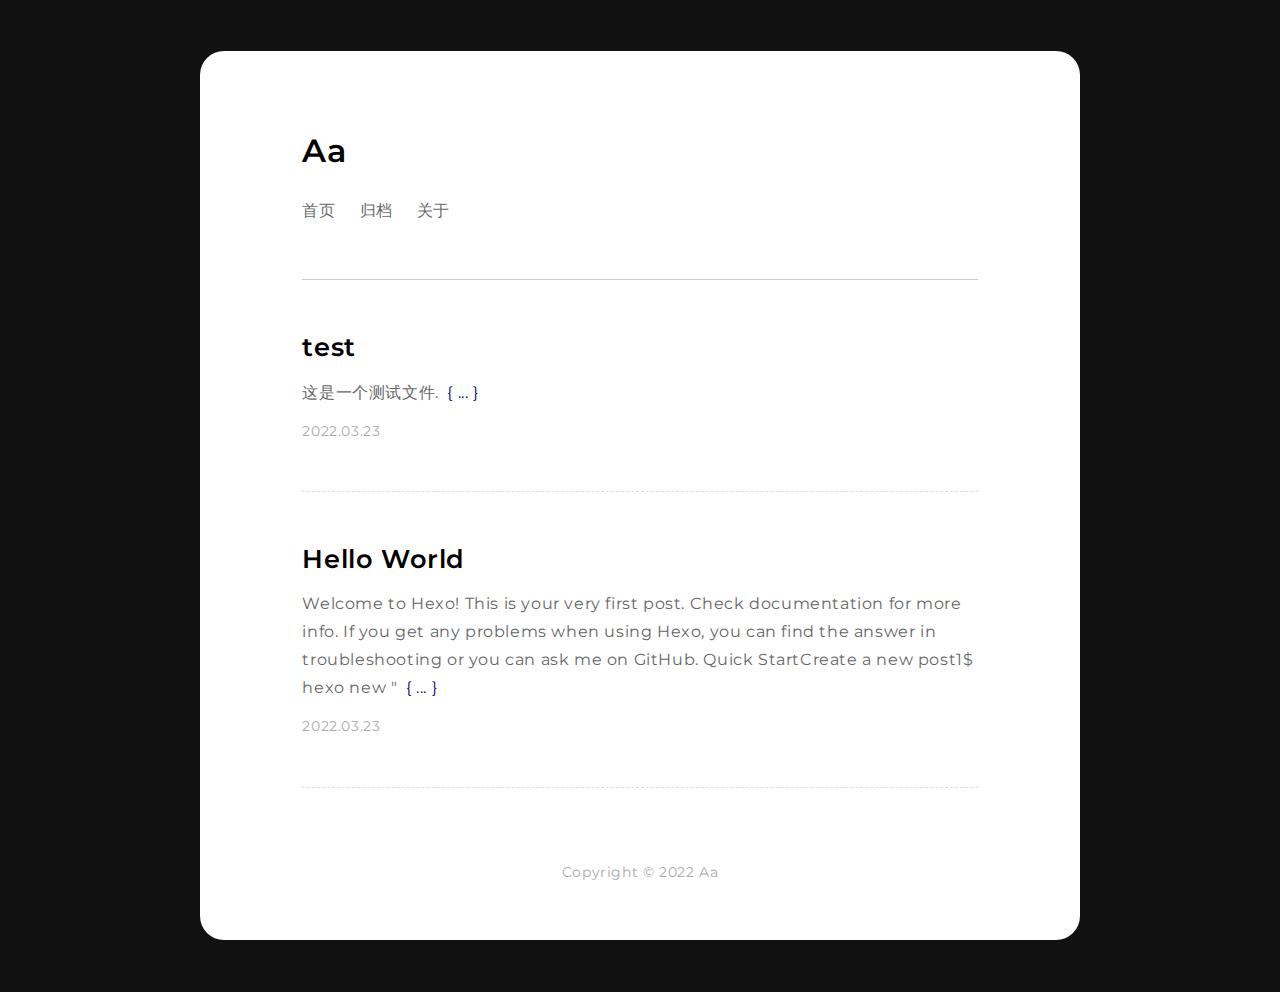
==== index.html @ cba98c4f "Site updated: 2022-03-23 21:01:43" ====
<!DOCTYPE html>
<html>
    <head>
    <meta charset="utf-8">
    <meta content="width=device-width, initial-scale=1.0, maximum-scale=1.0, user-scalable=no, viewport-fit=cover" name="viewport" />
    <link rel="alternate icon" type="image/png" href="/img/favicon.png">
    <title>Aa | 难免徒增感伤.</title>
    
<link rel="stylesheet" href="/css/reset.css">

    
<link rel="stylesheet" href="/css/style.css">

    
<link rel="stylesheet" href="/css/markdown.css">

    
<link rel="stylesheet" href="/css/fonts.css">

<meta name="generator" content="Hexo 6.1.0"></head>
    <body>
        <div class="paper">
            <div class="paper-main">
                
                    <div class="header">
    <a class="logo" href="/">Aa</a>
    <ul class="nav">
        
        <li><a href="/">首页</a></li>
        
        <li><a href="/archives">归档</a></li>
        
        <li><a href="/about">关于</a></li>
        
    </ul>
</div>
                
                <div class="post-list">
    
    <div class="post">
        <a class="post-title" href="/2022/03/23/%E6%B5%8B%E8%AF%95/">test</a>
        <div class="post-except">
            这是一个测试文件.

            <a class="read-more" href="/2022/03/23/%E6%B5%8B%E8%AF%95/"> ... </a>
        </div>
        <div class="post-date">2022.03.23</div>
    </div>
    
    <div class="post">
        <a class="post-title" href="/2022/03/23/hello-world/">Hello World</a>
        <div class="post-except">
            Welcome to Hexo! This is your very first post. Check documentation for more info. If you get any problems when using Hexo, you can find the answer in troubleshooting or you can ask me on GitHub.
Quick StartCreate a new post1$ hexo new &quot
            <a class="read-more" href="/2022/03/23/hello-world/"> ... </a>
        </div>
        <div class="post-date">2022.03.23</div>
    </div>
    
</div>

                <div class="footer">
    <span>Copyright © 2022 <a target="_blank" href="https://space.bilibili.com/100455457">Aa</a></span>
</div>


<link rel="stylesheet" href="/css/a11y-dark.min.css">


<script src="/js/highlight.min.js"></script>


<script src="/js/highlightjs-line-numbers.js"></script>


<script>
    hljs.initHighlightingOnLoad();
    hljs.initLineNumbersOnLoad();
</script>

            </div>
        </div>
    </body>
</html>
---- css/style.css ----
@charset "utf-8";

:root
{
    --font-color-0: #04077e;
    --font-color-1: #000;
    --font-color-2: #666;
    --font-color-3: #aaa;
    --bg-color-1: #eee;
    --line-1: #ccc;
    --line-2: #ddd;
}
p
{
    word-wrap: break-word;
    white-space: pre-wrap;
}

body
{
    font-family: "Montserrat", "SF UI Text", "PingFang SC", "Hiragino Sans GB", "Microsoft YaHei", "Segoe UI", "Helvetica Neue", Helvetica, "Apple Color Emoji", "Segoe UI Emoji", "Segoe UI Symbol", sans-serif;
    font-size: 16px;
    line-height: 1.75;
    letter-spacing: 0.6px;
    color: var(--font-color-2);
    background: #111;
}
a
{
    text-decoration: none;
    color: var(--font-color-1);
}

.paper
{
    padding: 4vw;
}
.paper-main
{
    width: 100%;
    max-width: 880px;
    margin: 0 auto;
    padding: 72px 8vw 24px;
    background: #fff;
    border-radius: 24px;
    background: #fff;
}

.header
{
    padding-bottom: 48px;
    margin-bottom: 48px;
    border-bottom: 1px solid var(--line-1);
    display: flex;
    flex-direction: row;
    flex-wrap: wrap;
    justify-content: flex-start;
    align-content: center;
}
.logo
{
    font-size: 2rem;
    font-weight: 600;
    color: var(--font-color-1);
    margin-bottom: 16px;
    flex: 0 0 100%;
}
.nav
{
    margin: 0 0 4px;
    flex: 0 0 100%;
    display: flex;
    flex-direction: row;
    flex-wrap: wrap;
    justify-content: flex-start;
    align-content: center;
}
.nav li
{
    padding: 2px 0;
    margin-right: 24px;
}
.nav li:last-of-type
{
    margin-right: 0;
}
.nav li a
{
    color: var(--font-color-1);
    opacity: .6;
    transition: opacity ease-in-out .5s;
}
.nav li a:hover
{
    opacity: 1;
    transition: opacity ease-in-out .5s;
}

.post-header
{
    margin-bottom: 48px;
    display: flex;
    flex-direction: row;
    flex-wrap: wrap;
    justify-content: flex-start;
    align-content: center;
}
.post-header .logo
{
    font-size: 1rem;
}
.post-header .go-home
{
    display: block;
    padding: 10px 20px 8px;
    border-radius: 18px;
    background: #fff;
    border: 1px solid #eee;
    margin: 8px 0;
    transition: background ease-in-out .5s;
}
.post-header .go-home:hover
{
    background: var(--bg-color-1);
    transition: background ease-in-out .5s;
}
.post-header .go-home svg
{
    transform: translateX(0);
    transition: transform ease-in-out .5s;
}
.post-header .go-home:hover svg
{
    transform: translateX(-4px);
    transition: transform ease-in-out .5s;
}

.post-list
{
    display: flex;
    flex-direction: column;
    flex-wrap: wrap;
    justify-content: flex-start;
    align-items: stretch;
}
.post
{
    padding-bottom: 48px;
    margin-bottom: 48px;
    border-bottom: 1px dashed var(--line-2);
}
.post-title
{
    display: inline-block;
    font-size: 1.6rem;
    font-weight: 600;
    line-height: 1.5;
    margin-bottom: 12px;
    color: var(--font-color-1);
    /*transition: color ease-in-out .5s;*/
}
.post-title:hover
{
    color: var(--font-color-0);
    transition: color ease-in-out .5s;
}
.post-except
{
    margin-bottom: 12px;
}
.read-more
{
    padding: 0 4px;
    color: var(--font-color-0);   
}
.read-more:before,
.read-more:after
{
    display: inline-block;
    transition: transform ease-in-out .5s;
}
.read-more:before
{
    content: "{ ";
}
.read-more:after
{
    content: " }";
}
.read-more:hover:before
{
    transform: translateX(-4px);
    transition: transform ease-in-out .25s;
}
.read-more:hover:after
{
    transform: translateX(4px);
    transition: transform ease-in-out .25s;
}
.post-date
{
    font-size: 0.875rem;
    color: var(--font-color-3);
}

.paginator
{
    font-size: 0.875rem;
    width: 100%;
    margin: 0 auto 24px;
    display: flex;
    flex-direction: row;
    flex-wrap: wrap;
    justify-content: space-evenly;
    align-items: center;
}
.paginator *
{
    display: block;
    padding: 8px 16px;
    border-radius: 18px;
    background: #fff;
    border: 1px solid #eee;
}
.paginator .space
{
    display: block;
    padding: 8px 16px;
    border-radius: 18px;
    background: #fff;
    border: none;
}
.paginator a
{
    margin: 4px;
    color: var(--font-color-2);
    transition: color ease-in-out .5s;
}
.paginator a:hover
{
    color: var(--font-color-0);
    transition: color ease-in-out .5s;
}
.paginator .current
{
    color: var(--font-color-0);
    border: 1px solid var(--font-color-0);
}

.footer
{
    padding: 24px 0;
    font-size: 0.875rem;
    color: var(--font-color-3);
    display: flex;
    flex-direction: column;
    flex-wrap: nowrap;
    justify-content: flex-start;
    align-content: center;
}
.footer span
{
    text-align: center;
    margin-bottom: 8px;
}
.footer a
{
    color: var(--font-color-3);
    transition: color ease-in-out .5s;
}
.footer a:hover
{
    color: var(--font-color-0);
    transition: color ease-in-out .5s;
}

.post-main
{
    display: flex;
    flex-direction: row;
    flex-wrap: wrap;
    justify-content: flex-start;
    align-items: center;
    margin-bottom: 24px;
}
.post-main-title
{
    flex: 0 0 100%;
    margin-bottom: 12px;
    font-size: 1.6rem;
    font-weight: 600;
    line-height: 1.5;
    color: var(--font-color-1);
}
.post-meta
{
    font-size: 0.875rem;
    color: var(--font-color-3);
    flex: 0 0 100%;
    margin-bottom: 32px;
}

.archive
{
    display: flex;
    flex-direction: column;
    flex-wrap: wrap;
    justify-content: space-between;
    align-content: normal;
}
.archive li
{
    display: flex;
    flex-direction: row;
    flex-wrap: nowrap;
    justify-content: flex-start;
    align-content: center;
    padding: 12px 0;
}
.archive li:nth-child(odd)
{
    background: #fafafa;
}
.archive li:nth-child(even)
{
    background: #fff;
}
.archive li span
{
    width: 108px;
    color: var(--font-color-2);
}
.archive-main
{
    flex: 0 1 calc( 100% - 108px );
}
.archive-title
{
    color: var(--font-color-1);
    /*transition: color ease-in-out .5s;*/
}
.archive-title:hover
{
    color: var(--font-color-0);
    transition: color ease-in-out .5s;
}
---- css/markdown.css ----
@charset "utf-8";

.post-md
{
    width: 100%;
    font-size: 16px;
    letter-spacing: 0;
}

.post-md h1,
.post-md h2,
.post-md h3,
.post-md h4,
.post-md h5,
.post-md h6
{
    color: var(--font-color-1);
    margin: 12px 0;
}
.post-md h1
{
    font-size: 2.5rem;
    line-height: 1.2;
    padding: 24px 0;
}
.post-md h2
{
    font-size: 2rem;
    line-height: 1.2;
    padding: 20px 0;
}
.post-md h3
{
    font-size: 1.75rem;
    line-height: 1.2;
    padding: 18px 0;
}
.post-md h4
{
    font-size: 1.5rem;
    line-height: 1.2;
    padding: 16px 0;
}
.post-md h5
{
    font-size: 1.25rem;
    line-height: 1.2;
    padding: 14px 0;
}
.post-md h6
{
    font-size: 1.125rem;
    line-height: 1.2;
    padding: 12px 0;
}
.post-md a
{
    color: var(--font-color-2);
    box-shadow: 0 2px 0 var(--line-1);
    transition: color ease-in-out .65s, box-shadow ease-in-out .65s;
}
.post-md a:hover
{
    color: var(--font-color-0);
    box-shadow: 0 2px 0 var(--font-color-0);
    transition: color ease-in-out .65s, box-shadow ease-in-out .65s;
}
.post-md strong
{
    font-weight: 700;
}
.post-md em
{
    font-style: italic;
}
.post-md kbd
{
    padding: 2px 4px;
    border-radius: 2px;
    background: #eee;
    border: 1px solid #ddd;
}
.post-md ol
{
    list-style: decimal;
    padding-left: 24px;
}
.post-md ul
{
    list-style: disc;
    padding-left: 24px;
}
.post-md img
{
    border-radius: 4px;
}
.post-md hr
{
    border: none;
    height: 1px;
    background: var(--line-1);
    margin: 24px 0;
}

.post-md p,
.post-md blockquote
{
    width: 100%;
    margin: 12px 0;
}
.post-md blockquote
{
    border-left: 2px solid var(--line-2);
    padding-left: 12px;
    word-wrap: break-word;
}

.post-md .video-container
{
    background: #000;
    border-radius: 4px;
    overflow: hidden;
}
.post-md iframe,
.post-md .video-container iframe
{
    width: 100%;
    height: 100vh;
    max-height: 360px;
    margin: 12px 0;
}

.post-md>table
{
    width: 100%;
    text-align: left;
    border-spacing: 0;
}
.post-md>table th
{
    padding: 12px 0;
    border-bottom: 2px solid var(--line-1);
}
.post-md>table tr:nth-child(odd) td
{
    padding: 12px 0;
    border-bottom: 1px solid var(--line-1);
    background: #fafafa;
}
.post-md>table tr:nth-child(even) td
{
    padding: 12px 0;
    border-bottom: 1px solid var(--line-1);
    background: #fff;
}

.post-md code
{
    border-radius: 4px;
    background: #2b2b2b;
    padding: 2px 4px;
    color: #f8f8f2;
    font-size: 1rem;
}

.post-md .hljs-ln-numbers
{
    opacity: .5;
    padding-right: 12px;
}
---- css/fonts.css ----
/* montserrat-regular - latin */

@font-face
{
    font-family: "Montserrat";
    font-style: normal;
    font-weight: 400;
    src: local(""),
        url("../fonts/montserrat-v23-latin-regular.woff2") format("woff2"), /* Chrome 26+, Opera 23+, Firefox 39+ */
        url("../fonts/montserrat-v23-latin-regular.woff") format("woff"); /* Chrome 6+, Firefox 3.6+, IE 9+, Safari 5.1+ */
}

/* montserrat-600 - latin */

@font-face
{
    font-family: "Montserrat";
    font-style: normal;
    font-weight: 600;
    src: local(""),
        url("../fonts/montserrat-v23-latin-600.woff2") format("woff2"), /* Chrome 26+, Opera 23+, Firefox 39+ */
        url("../fonts/montserrat-v23-latin-600.woff") format("woff"); /* Chrome 6+, Firefox 3.6+, IE 9+, Safari 5.1+ */
}

/* montserrat-italic - latin */

@font-face
{
    font-family: "Montserrat";
    font-style: italic;
    font-weight: 400;
    src: local(""),
        url("../fonts/montserrat-v23-latin-italic.woff2") format("woff2"), /* Chrome 26+, Opera 23+, Firefox 39+ */
        url("../fonts/montserrat-v23-latin-italic.woff") format("woff"); /* Chrome 6+, Firefox 3.6+, IE 9+, Safari 5.1+ */
}

/* montserrat-600italic - latin */

@font-face
{
    font-family: "Montserrat";
    font-style: italic;
    font-weight: 600;
    src: local(""),
        url("../fonts/montserrat-v23-latin-600italic.woff2") format("woff2"), /* Chrome 26+, Opera 23+, Firefox 39+ */
        url("../fonts/montserrat-v23-latin-600italic.woff") format("woff"); /* Chrome 6+, Firefox 3.6+, IE 9+, Safari 5.1+ */
}
---- css/a11y-dark.min.css ----
pre code.hljs{display:block;overflow-x:auto;padding:1em}code.hljs{padding:3px 5px}/*!
  Theme: a11y-dark
  Author: @ericwbailey
  Maintainer: @ericwbailey

  Based on the Tomorrow Night Eighties theme: https://github.com/isagalaev/highlight.js/blob/master/src/styles/tomorrow-night-eighties.css
*/.hljs{background:#2b2b2b;color:#f8f8f2}.hljs-comment,.hljs-quote{color:#d4d0ab}.hljs-deletion,.hljs-name,.hljs-regexp,.hljs-selector-class,.hljs-selector-id,.hljs-tag,.hljs-template-variable,.hljs-variable{color:#ffa07a}.hljs-built_in,.hljs-link,.hljs-literal,.hljs-meta,.hljs-number,.hljs-params,.hljs-type{color:#f5ab35}.hljs-attribute{color:gold}.hljs-addition,.hljs-bullet,.hljs-string,.hljs-symbol{color:#abe338}.hljs-section,.hljs-title{color:#00e0e0}.hljs-keyword,.hljs-selector-tag{color:#dcc6e0}.hljs-emphasis{font-style:italic}.hljs-strong{font-weight:700}@media screen and (-ms-high-contrast:active){.hljs-addition,.hljs-attribute,.hljs-built_in,.hljs-bullet,.hljs-comment,.hljs-link,.hljs-literal,.hljs-meta,.hljs-number,.hljs-params,.hljs-quote,.hljs-string,.hljs-symbol,.hljs-type{color:highlight}.hljs-keyword,.hljs-selector-tag{font-weight:700}}
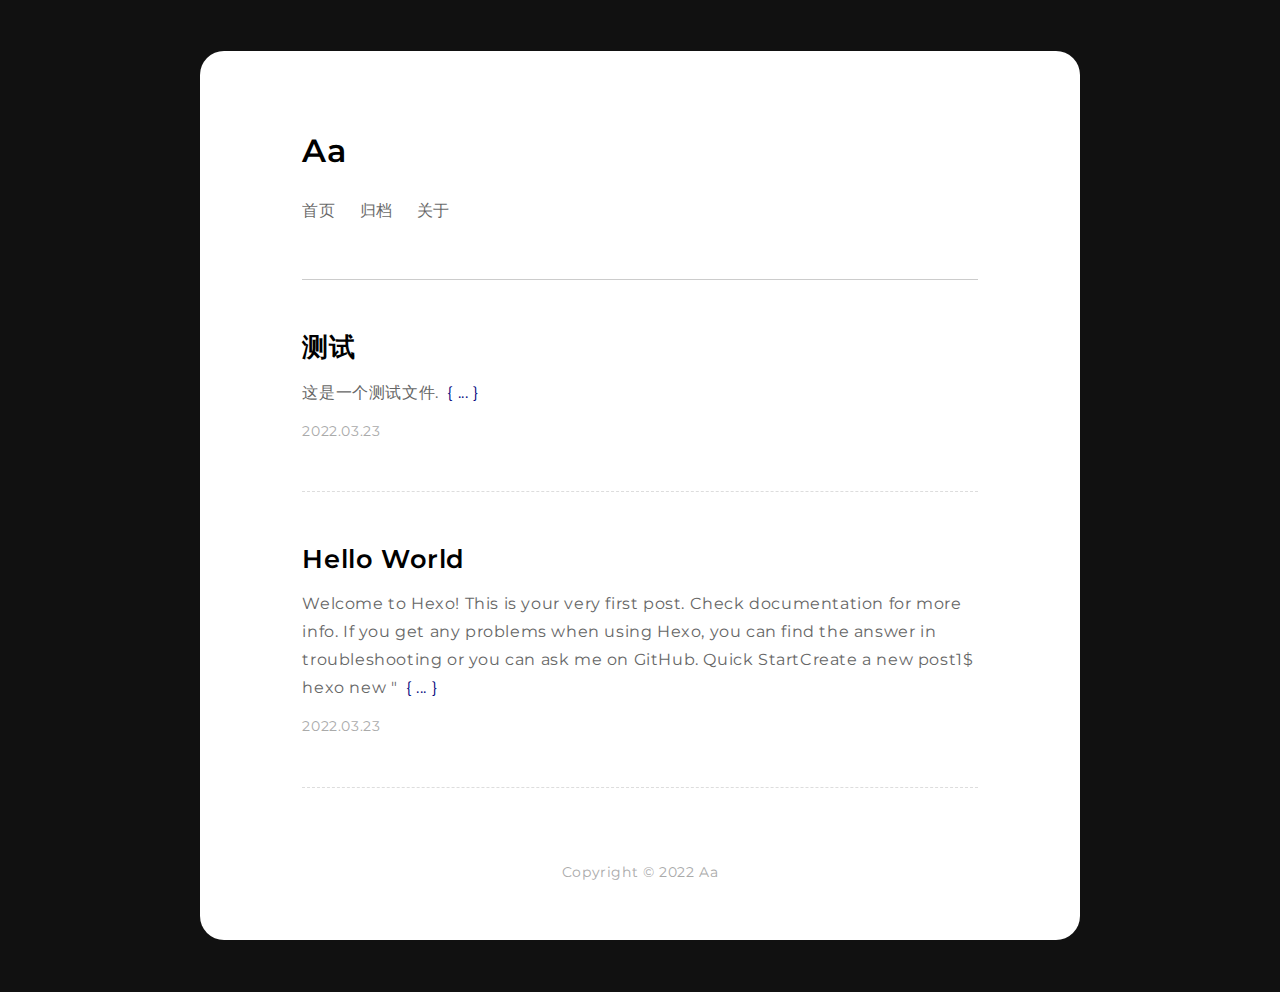
==== commit bc0b2230: "Site updated: 2022-03-23 21:12:10" ====
--- a/index.html
+++ b/index.html
@@ -38,7 +38,7 @@
                 <div class="post-list">
     
     <div class="post">
-        <a class="post-title" href="/2022/03/23/%E6%B5%8B%E8%AF%95/">test</a>
+        <a class="post-title" href="/2022/03/23/%E6%B5%8B%E8%AF%95/">测试</a>
         <div class="post-except">
             这是一个测试文件.
 
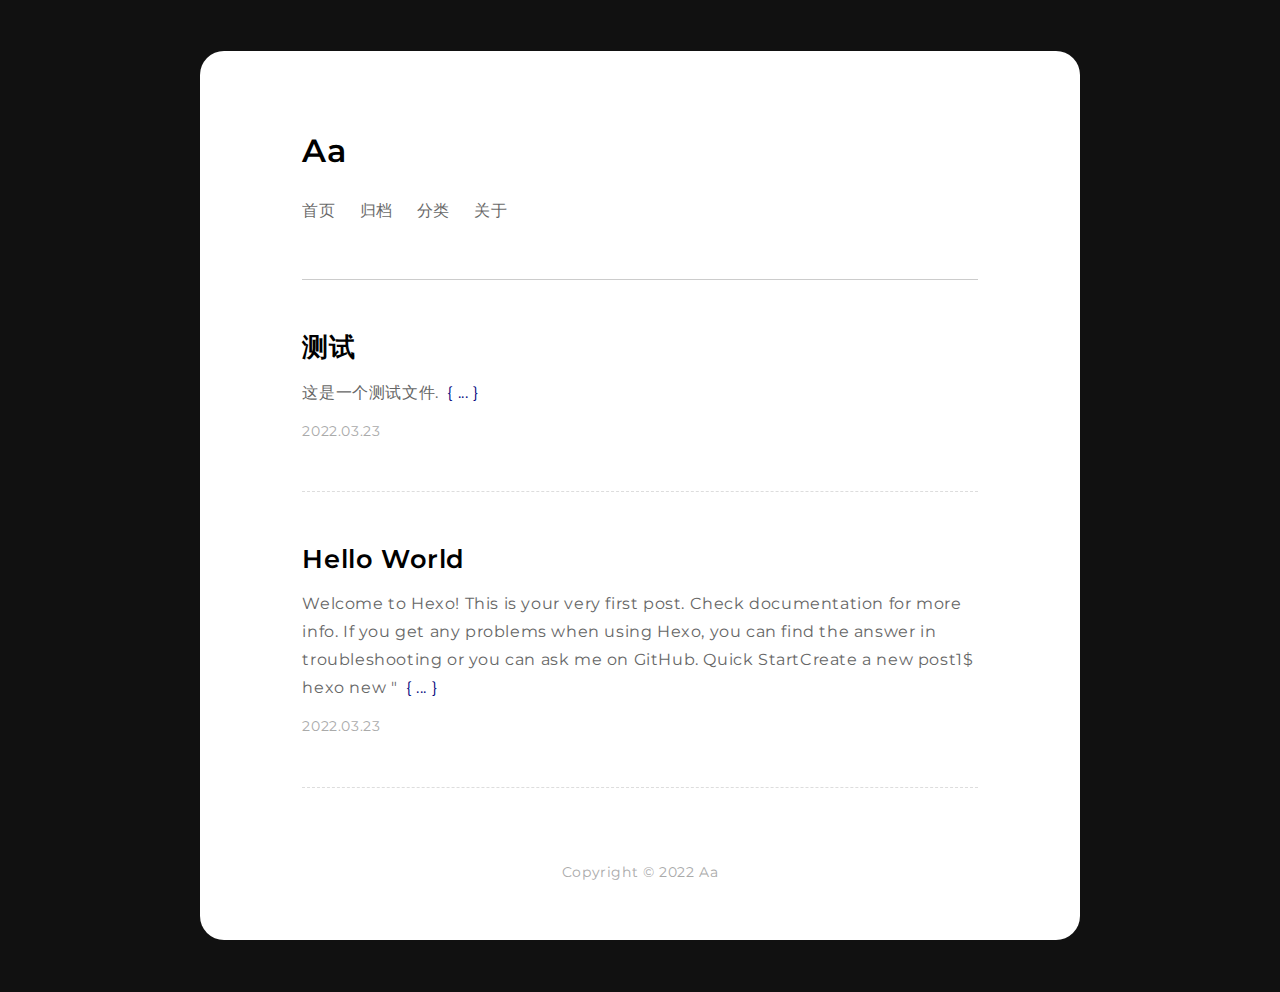
==== commit 7f6a7a8d: "Site updated: 2022-03-23 22:01:42" ====
--- a/index.html
+++ b/index.html
@@ -29,6 +29,8 @@
         <li><a href="/">首页</a></li>
         
         <li><a href="/archives">归档</a></li>
+        
+        <li><a href="/class">分类</a></li>
         
         <li><a href="/about">关于</a></li>
         
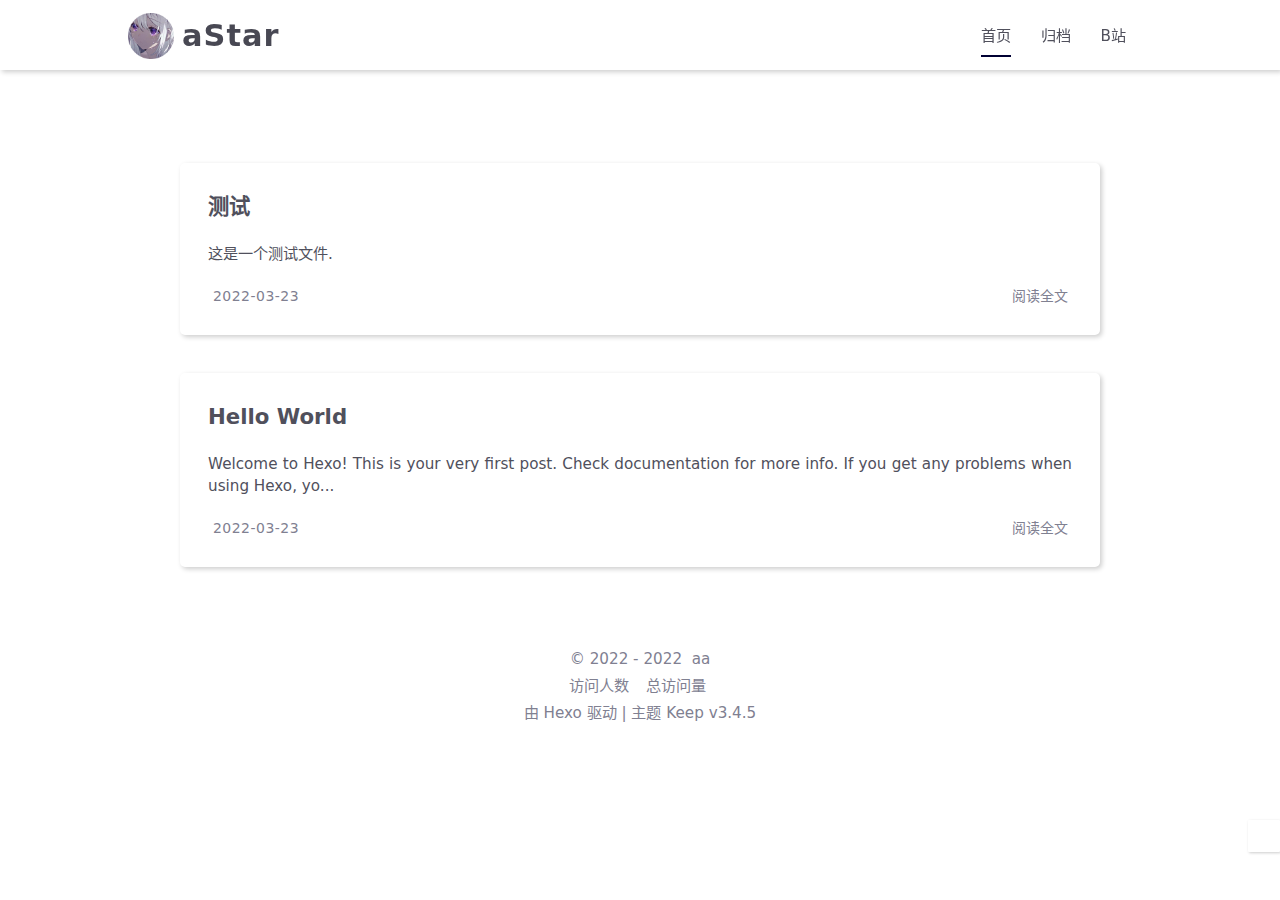
==== commit 4590c317: "Site updated: 2022-03-24 00:00:59" ====
--- a/index.html
+++ b/index.html
@@ -1,86 +1,420 @@
 <!DOCTYPE html>
-<html>
-    <head>
+<html lang="zh-CN">
+<head>
     <meta charset="utf-8">
-    <meta content="width=device-width, initial-scale=1.0, maximum-scale=1.0, user-scalable=no, viewport-fit=cover" name="viewport" />
-    <link rel="alternate icon" type="image/png" href="/img/favicon.png">
-    <title>Aa | 难免徒增感伤.</title>
-    
-<link rel="stylesheet" href="/css/reset.css">
-
+    <meta name="viewport" content="width=device-width, initial-scale=1, maximum-scale=1">
+    <meta name="keywords" content="计算机,日常">
+    <meta name="description" content="aa的博客">
+    <meta name="author" content="aa">
+    
+    <title>
+        
+        aStar
+    </title>
     
 <link rel="stylesheet" href="/css/style.css">
 
-    
-<link rel="stylesheet" href="/css/markdown.css">
-
-    
-<link rel="stylesheet" href="/css/fonts.css">
-
-<meta name="generator" content="Hexo 6.1.0"></head>
-    <body>
-        <div class="paper">
-            <div class="paper-main">
-                
-                    <div class="header">
-    <a class="logo" href="/">Aa</a>
-    <ul class="nav">
-        
-        <li><a href="/">首页</a></li>
-        
-        <li><a href="/archives">归档</a></li>
-        
-        <li><a href="/class">分类</a></li>
-        
-        <li><a href="/about">关于</a></li>
+    <link rel="shortcut icon" href="/images/logo.png">
+    <link rel="stylesheet" href="//cdn.jsdelivr.net/npm/hexo-theme-keep@3.4.5/source/css/font-awesome.min.css">
+    <script id="hexo-configurations">
+    let KEEP = window.KEEP || {};
+    KEEP.hexo_config = {"hostname":"github.com","root":"/","language":"zh-CN","path":"search.json"};
+    KEEP.theme_config = {"toc":{"enable":true,"number":true,"expand_all":true,"init_open":true},"style":{"primary_color":"#000033","avatar":"/images/logo.png","favicon":"/images/logo.png","article_img_align":"center","left_side_width":"260px","content_max_width":"920px","hover":{"shadow":false,"scale":true},"first_screen":{"enable":true,"background_img":"/images/bg.jpg","description":"难免徒增感伤."},"scroll":{"progress_bar":{"enable":true},"percent":{"enable":true}}},"local_search":{"enable":true,"preload":true},"code_copy":{"enable":true,"style":"mac"},"pjax":{"enable":true},"lazyload":{"enable":true},"version":"3.4.5"};
+    KEEP.language_ago = {"second":"%s 秒前","minute":"%s 分钟前","hour":"%s 小时前","day":"%s 天前","week":"%s 周前","month":"%s 个月前","year":"%s 年前"};
+  </script>
+<meta name="generator" content="Hexo 6.1.0"><link rel="alternate" href="/atom.xml" title="Aa" type="application/atom+xml">
+</head>
+
+
+<body>
+<div class="progress-bar-container">
+    
+        <span class="scroll-progress-bar"></span>
+    
+
+    
+        <span class="pjax-progress-bar"></span>
+        <span class="pjax-progress-icon">
+            <i class="fas fa-circle-notch fa-spin"></i>
+        </span>
+    
+</div>
+
+
+<main class="page-container">
+
+    
+        <div class="first-screen-container flex-center fade-in-down-animation">
+    <div class="content flex-center">
+        <div class="description">
+            难免徒增感伤.
+        </div>
+        
+    </div>
+</div>
+
+    
+
+    <div class="page-main-content">
+
+        <div class="page-main-content-top">
+            <header class="header-wrapper">
+
+    <div class="header-content has-first-screen">
+        <div class="left">
+            
+                <a class="logo-image" href="/">
+                    <img src="/images/logo.png">
+                </a>
+            
+            <a class="logo-title" href="/">
+                aStar
+            </a>
+        </div>
+
+        <div class="right">
+            <div class="pc">
+                <ul class="menu-list">
+                    
+                        <li class="menu-item">
+                            <a class="active"
+                               href="/"
+                            >
+                                首页
+                            </a>
+                        </li>
+                    
+                        <li class="menu-item">
+                            <a class=""
+                               href="/archives"
+                            >
+                                归档
+                            </a>
+                        </li>
+                    
+                        <li class="menu-item">
+                            <a class=""
+                               target="_blank" rel="noopener" href="https://space.bilibili.com/100455457"
+                            >
+                                B站
+                            </a>
+                        </li>
+                    
+                    
+                        <li class="menu-item search search-popup-trigger">
+                            <i class="fas fa-search"></i>
+                        </li>
+                    
+                </ul>
+            </div>
+            <div class="mobile">
+                
+                    <div class="icon-item search search-popup-trigger"><i class="fas fa-search"></i></div>
+                
+                <div class="icon-item menu-bar">
+                    <div class="menu-bar-middle"></div>
+                </div>
+            </div>
+        </div>
+    </div>
+
+    <div class="header-drawer">
+        <ul class="drawer-menu-list">
+            
+                <li class="drawer-menu-item flex-center">
+                    <a class="active"
+                       href="/">首页</a>
+                </li>
+            
+                <li class="drawer-menu-item flex-center">
+                    <a class=""
+                       href="/archives">归档</a>
+                </li>
+            
+                <li class="drawer-menu-item flex-center">
+                    <a class=""
+                       target="_blank" rel="noopener" href="https://space.bilibili.com/100455457">B站</a>
+                </li>
+            
+        </ul>
+    </div>
+
+    <div class="window-mask"></div>
+
+</header>
+
+
+        </div>
+
+        <div class="page-main-content-middle">
+
+            <div class="main-content">
+
+                
+                    <div class="home-content-container fade-in-down-animation">
+    <ul class="home-article-list">
+        
+            <li class="home-article-item">
+
+                
+
+                <h3 class="home-article-title">
+                    <a href="/2022/03/23/%E6%B5%8B%E8%AF%95/">
+                        测试
+                    </a>
+                </h3>
+
+                <div class="home-article-content markdown-body">
+                    
+                        这是一个测试文件.
+
+                    
+                </div>
+
+                <div class="home-article-meta-info-container">
+    <div class="home-article-meta-info">
+        <span><i class="fas fa-history"></i>&nbsp;<span class="home-article-date" data-date="Wed Mar 23 2022 19:16:24 GMT+0800">2022-03-23</span></span>
+        
+        
+    </div>
+
+    <a href="/2022/03/23/%E6%B5%8B%E8%AF%95/">阅读全文&nbsp;<i class="fas fa-angle-right"></i></a>
+</div>
+
+            </li>
+        
+            <li class="home-article-item">
+
+                
+
+                <h3 class="home-article-title">
+                    <a href="/2022/03/23/hello-world/">
+                        Hello World
+                    </a>
+                </h3>
+
+                <div class="home-article-content markdown-body">
+                    
+                        Welcome to Hexo! This is your very first post. Check documentation for more info. If you get any problems when using Hexo, yo...
+                    
+                </div>
+
+                <div class="home-article-meta-info-container">
+    <div class="home-article-meta-info">
+        <span><i class="fas fa-history"></i>&nbsp;<span class="home-article-date" data-date="Wed Mar 23 2022 18:33:56 GMT+0800">2022-03-23</span></span>
+        
+        
+    </div>
+
+    <a href="/2022/03/23/hello-world/">阅读全文&nbsp;<i class="fas fa-angle-right"></i></a>
+</div>
+
+            </li>
         
     </ul>
-</div>
-                
-                <div class="post-list">
-    
-    <div class="post">
-        <a class="post-title" href="/2022/03/23/%E6%B5%8B%E8%AF%95/">测试</a>
-        <div class="post-except">
-            这是一个测试文件.
-
-            <a class="read-more" href="/2022/03/23/%E6%B5%8B%E8%AF%95/"> ... </a>
-        </div>
-        <div class="post-date">2022.03.23</div>
-    </div>
-    
-    <div class="post">
-        <a class="post-title" href="/2022/03/23/hello-world/">Hello World</a>
-        <div class="post-except">
-            Welcome to Hexo! This is your very first post. Check documentation for more info. If you get any problems when using Hexo, you can find the answer in troubleshooting or you can ask me on GitHub.
-Quick StartCreate a new post1$ hexo new &quot
-            <a class="read-more" href="/2022/03/23/hello-world/"> ... </a>
-        </div>
-        <div class="post-date">2022.03.23</div>
-    </div>
-    
-</div>
-
-                <div class="footer">
-    <span>Copyright © 2022 <a target="_blank" href="https://space.bilibili.com/100455457">Aa</a></span>
-</div>
-
-
-<link rel="stylesheet" href="/css/a11y-dark.min.css">
-
-
-<script src="/js/highlight.min.js"></script>
-
-
-<script src="/js/highlightjs-line-numbers.js"></script>
-
-
+
+    <div class="home-paginator">
+        <div class="paginator">
+    
+
+    
+</div>
+
+    </div>
+</div>
+
+
+                
+            </div>
+
+        </div>
+
+        <div class="page-main-content-bottom">
+            <footer class="footer">
+    <div class="info-container">
+        <div class="copyright-info info-item">
+            &copy;
+            
+              <span>2022</span>
+              -
+            
+            2022&nbsp;<i class="fas fa-heart icon-animate"></i>&nbsp;<a href="/">aa</a>
+        </div>
+        
+            <script async data-pjax src="//busuanzi.ibruce.info/busuanzi/2.3/busuanzi.pure.mini.js"></script>
+            <div class="website-count info-item">
+                
+                    <span id="busuanzi_container_site_uv">
+                        访问人数&nbsp;<span id="busuanzi_value_site_uv"></span>&ensp;
+                    </span>
+                
+                
+                    <span id="busuanzi_container_site_pv">
+                        总访问量&nbsp;<span id="busuanzi_value_site_pv"></span>
+                    </span>
+                
+            </div>
+        
+        <div class="theme-info info-item">
+            由 <a target="_blank" href="https://hexo.io">Hexo</a> 驱动&nbsp;|&nbsp;主题&nbsp;<a class="theme-version" target="_blank" href="https://github.com/XPoet/hexo-theme-keep">Keep v3.4.5</a>
+        </div>
+        
+        
+    </div>
+</footer>
+
+        </div>
+    </div>
+
+    
+
+    <div class="right-bottom-side-tools">
+        <div class="side-tools-container">
+    <ul class="side-tools-list">
+        <li class="tools-item tool-font-adjust-plus flex-center">
+            <i class="fas fa-search-plus"></i>
+        </li>
+
+        <li class="tools-item tool-font-adjust-minus flex-center">
+            <i class="fas fa-search-minus"></i>
+        </li>
+
+        <li class="tools-item tool-expand-width flex-center">
+            <i class="fas fa-arrows-alt-h"></i>
+        </li>
+
+        <li class="tools-item tool-dark-light-toggle flex-center">
+            <i class="fas fa-moon"></i>
+        </li>
+
+        <!-- rss -->
+        
+            <li class="tools-item rss flex-center">
+                <a class="flex-center"
+                   href="/atom.xml"
+                   target="_blank"
+                >
+                    <i class="fas fa-rss"></i>
+                </a>
+            </li>
+        
+
+        
+
+        <li class="tools-item tool-scroll-to-bottom flex-center">
+            <i class="fas fa-arrow-down"></i>
+        </li>
+    </ul>
+
+    <ul class="exposed-tools-list">
+        <li class="tools-item tool-toggle-show flex-center">
+            <i class="fas fa-cog fa-spin"></i>
+        </li>
+        
+            <li class="tools-item tool-scroll-to-top flex-center">
+                <i class="arrow-up fas fa-arrow-up"></i>
+                <span class="percent"></span>
+            </li>
+        
+    </ul>
+</div>
+
+    </div>
+
+    
+
+    <div class="image-viewer-container">
+    <img src="">
+</div>
+
+
+    
+        <div class="search-pop-overlay">
+    <div class="popup search-popup">
+        <div class="search-header">
+          <span class="search-input-field-pre">
+            <i class="fas fa-keyboard"></i>
+          </span>
+            <div class="search-input-container">
+                <input autocomplete="off"
+                       autocorrect="off"
+                       autocapitalize="off"
+                       placeholder="搜索..."
+                       spellcheck="false"
+                       type="search"
+                       class="search-input"
+                >
+            </div>
+            <span class="popup-btn-close">
+                <i class="fas fa-times"></i>
+            </span>
+        </div>
+        <div id="search-result">
+            <div id="no-result">
+                <i class="fas fa-spinner fa-pulse fa-5x fa-fw"></i>
+            </div>
+        </div>
+    </div>
+</div>
+
+    
+
+</main>
+
+
+
+
+<script src="//cdn.jsdelivr.net/npm/hexo-theme-keep@3.4.5/source/js/utils.js"></script><script src="//cdn.jsdelivr.net/npm/hexo-theme-keep@3.4.5/source/js/main.js"></script><script src="//cdn.jsdelivr.net/npm/hexo-theme-keep@3.4.5/source/js/header-shrink.js"></script><script src="//cdn.jsdelivr.net/npm/hexo-theme-keep@3.4.5/source/js/back2top.js"></script><script src="//cdn.jsdelivr.net/npm/hexo-theme-keep@3.4.5/source/js/dark-light-toggle.js"></script>
+
+
+    <script src="//cdn.jsdelivr.net/npm/hexo-theme-keep@3.4.5/source/js/local-search.js"></script>
+
+
+
+    <script src="//cdn.jsdelivr.net/npm/hexo-theme-keep@3.4.5/source/js/code-copy.js"></script>
+
+
+
+    <script src="//cdn.jsdelivr.net/npm/hexo-theme-keep@3.4.5/source/js/lazyload.js"></script>
+
+
+<div class="post-scripts pjax">
+    
+</div>
+
+
+    <script src="//cdn.jsdelivr.net/npm/hexo-theme-keep@3.4.5/source/js/libs/pjax.min.js"></script>
 <script>
-    hljs.initHighlightingOnLoad();
-    hljs.initLineNumbersOnLoad();
+    window.addEventListener('DOMContentLoaded', () => {
+        window.pjax = new Pjax({
+            selectors: [
+                'head title',
+                '.page-container',
+                '.pjax'
+            ],
+            history: true,
+            debug: false,
+            cacheBust: false,
+            timeout: 0,
+            analytics: false,
+            currentUrlFullReload: false,
+            scrollRestoration: false,
+            // scrollTo: true,
+        });
+
+        document.addEventListener('pjax:send', () => {
+            KEEP.utils.pjaxProgressBarStart();
+        });
+
+        document.addEventListener('pjax:complete', () => {
+            KEEP.utils.pjaxProgressBarEnd();
+            window.pjax.executeScripts(document.querySelectorAll('script[data-pjax], .pjax script'));
+            KEEP.refresh();
+        });
+    });
 </script>
 
-            </div>
-        </div>
-    </body>
-</html>+
+
+</body>
+</html>
--- a/css/style.css
+++ b/css/style.css
@@ -1,346 +1,2893 @@
-@charset "utf-8";
-
-:root
-{
-    --font-color-0: #04077e;
-    --font-color-1: #000;
-    --font-color-2: #666;
-    --font-color-3: #aaa;
-    --bg-color-1: #eee;
-    --line-1: #ccc;
-    --line-2: #ddd;
-}
-p
-{
-    word-wrap: break-word;
-    white-space: pre-wrap;
-}
-
-body
-{
-    font-family: "Montserrat", "SF UI Text", "PingFang SC", "Hiragino Sans GB", "Microsoft YaHei", "Segoe UI", "Helvetica Neue", Helvetica, "Apple Color Emoji", "Segoe UI Emoji", "Segoe UI Symbol", sans-serif;
-    font-size: 16px;
-    line-height: 1.75;
-    letter-spacing: 0.6px;
-    color: var(--font-color-2);
-    background: #111;
-}
-a
-{
-    text-decoration: none;
-    color: var(--font-color-1);
-}
-
-.paper
-{
-    padding: 4vw;
-}
-.paper-main
-{
-    width: 100%;
-    max-width: 880px;
-    margin: 0 auto;
-    padding: 72px 8vw 24px;
-    background: #fff;
-    border-radius: 24px;
-    background: #fff;
-}
-
-.header
-{
-    padding-bottom: 48px;
-    margin-bottom: 48px;
-    border-bottom: 1px solid var(--line-1);
+:root {
+  --background-color: #fff;
+  --second-background-color: #f7f7f7;
+  --primary-color: #003;
+  --first-text-color: #484853;
+  --second-text-color: #4c4c57;
+  --third-text-color: #808091;
+  --fourth-text-color: #ededef;
+  --default-text-color: #50505c;
+  --border-color: #b3b3b3;
+  --selection-color: #000061;
+  --shadow-color: rgba(0,0,0,0.2);
+  --shadow-hover-color: rgba(0,0,0,0.28);
+  --scrollbar-color: #595967;
+  --scroll-bar-bg-color: #e6e6e6;
+  --link-color: #484853;
+  --copyright-info-color: #c03;
+  --avatar-background-color: #06c;
+  --pjax-progress-bar-color: linear-gradient(45deg, #f10006, #ef5b00, #e59c01, #19ca05, #00cab5, #0264c8, #c303c3);
+}
+@media (prefers-color-scheme: light) {
+  :root {
+    --background-color: #fff;
+    --second-background-color: #f7f7f7;
+    --primary-color: #003;
+    --first-text-color: #484853;
+    --second-text-color: #4c4c57;
+    --third-text-color: #808091;
+    --fourth-text-color: #ededef;
+    --default-text-color: #50505c;
+    --border-color: #b3b3b3;
+    --selection-color: #000061;
+    --shadow-color: rgba(0,0,0,0.2);
+    --shadow-hover-color: rgba(0,0,0,0.28);
+    --scrollbar-color: #595967;
+    --scroll-bar-bg-color: #e6e6e6;
+    --link-color: #484853;
+    --copyright-info-color: #c03;
+    --avatar-background-color: #06c;
+    --pjax-progress-bar-color: linear-gradient(45deg, #f10006, #ef5b00, #e59c01, #19ca05, #00cab5, #0264c8, #c303c3);
+  }
+}
+@media (prefers-color-scheme: dark) {
+  :root {
+    --background-color: #383940;
+    --second-background-color: #32333a;
+    --primary-color: #003;
+    --first-text-color: #d2d2d7;
+    --second-text-color: #cbcbd1;
+    --third-text-color: #9595a2;
+    --fourth-text-color: #242429;
+    --default-text-color: #bebec6;
+    --border-color: #5c5e6a;
+    --selection-color: #000061;
+    --shadow-color: rgba(128,128,128,0.2);
+    --shadow-hover-color: rgba(128,128,128,0.28);
+    --scrollbar-color: #32333a;
+    --scroll-bar-bg-color: #5c5e6a;
+    --link-color: #c5c5cc;
+    --copyright-info-color: #a30029;
+    --avatar-background-color: #005cb8;
+    --pjax-progress-bar-color: linear-gradient(45deg, #ea404a, #ea722f, #e9a71f, #67e559, #18ecec, #1b85f1, #ee1dee);
+  }
+}
+.light-mode {
+  --background-color: #fff;
+  --second-background-color: #f7f7f7;
+  --primary-color: #003;
+  --first-text-color: #484853;
+  --second-text-color: #4c4c57;
+  --third-text-color: #808091;
+  --fourth-text-color: #ededef;
+  --default-text-color: #50505c;
+  --border-color: #b3b3b3;
+  --selection-color: #000061;
+  --shadow-color: rgba(0,0,0,0.2);
+  --shadow-hover-color: rgba(0,0,0,0.28);
+  --scrollbar-color: #595967;
+  --scroll-bar-bg-color: #e6e6e6;
+  --link-color: #484853;
+  --copyright-info-color: #c03;
+  --avatar-background-color: #06c;
+  --pjax-progress-bar-color: linear-gradient(45deg, #f10006, #ef5b00, #e59c01, #19ca05, #00cab5, #0264c8, #c303c3);
+}
+.dark-mode {
+  --background-color: #383940;
+  --second-background-color: #32333a;
+  --primary-color: #003;
+  --first-text-color: #d2d2d7;
+  --second-text-color: #cbcbd1;
+  --third-text-color: #9595a2;
+  --fourth-text-color: #242429;
+  --default-text-color: #bebec6;
+  --border-color: #5c5e6a;
+  --selection-color: #000061;
+  --shadow-color: rgba(128,128,128,0.2);
+  --shadow-hover-color: rgba(128,128,128,0.28);
+  --scrollbar-color: #32333a;
+  --scroll-bar-bg-color: #5c5e6a;
+  --link-color: #c5c5cc;
+  --copyright-info-color: #a30029;
+  --avatar-background-color: #005cb8;
+  --pjax-progress-bar-color: linear-gradient(45deg, #ea404a, #ea722f, #e9a71f, #67e559, #18ecec, #1b85f1, #ee1dee);
+}
+.fade-in-down-animation {
+  -webkit-animation-fill-mode: both;
+          animation-fill-mode: both;
+  -webkit-animation-duration: 1s;
+          animation-duration: 1s;
+  -webkit-animation-name: fade-in-down;
+          animation-name: fade-in-down;
+}
+.title-hover-animation {
+  display: inline-block;
+  position: relative;
+  border-bottom: none;
+  line-height: 1.3;
+  vertical-align: top;
+  color: var(--second-text-color);
+}
+.title-hover-animation::before {
+  content: "";
+  position: absolute;
+  width: 100%;
+  height: 2px;
+  bottom: -4px;
+  left: 0;
+  background-color: var(--second-text-color);
+  visibility: hidden;
+  transform: scaleX(0);
+  transition-property: color, background, box-shadow, border-color, visibility, transform;
+  transition-delay: 0s, 0s, 0s, 0s, 0s, 0s;
+  transition-duration: 0.2s, 0.2s, 0.2s, 0.2s, 0.2s, 0.2s;
+  transition-timing-function: ease, ease, ease, ease, ease-in-out, ease-in-out;
+}
+.title-hover-animation:hover::before {
+  visibility: visible;
+  transform: scaleX(1);
+}
+@-webkit-keyframes fade-in-down {
+  0% {
+    opacity: 0;
+    transform: translateY(-50px);
+  }
+  100% {
+    opacity: 1;
+    transform: translateY(0);
+  }
+}
+@keyframes fade-in-down {
+  0% {
+    opacity: 0;
+    transform: translateY(-50px);
+  }
+  100% {
+    opacity: 1;
+    transform: translateY(0);
+  }
+}
+@-webkit-keyframes icon-animate {
+  0%, 100% {
+    transform: scale(1);
+  }
+  10%, 30% {
+    transform: scale(0.88);
+  }
+  20%, 40%, 60%, 80% {
+    transform: scale(1.08);
+  }
+  50%, 70% {
+    transform: scale(1.08);
+  }
+}
+@keyframes icon-animate {
+  0%, 100% {
+    transform: scale(1);
+  }
+  10%, 30% {
+    transform: scale(0.88);
+  }
+  20%, 40%, 60%, 80% {
+    transform: scale(1.08);
+  }
+  50%, 70% {
+    transform: scale(1.08);
+  }
+}
+* {
+  transition-property: color, background, box-shadow, border-color;
+  transition-delay: 0s, 0s, 0s, 0s;
+  transition-duration: 0.2s, 0.2s, 0.2s, 0.2s;
+  transition-timing-function: ease, ease, ease, ease;
+}
+*::-webkit-scrollbar {
+  width: 6px;
+  height: 6px;
+  -webkit-transition: all 0.2s ease;
+  transition: all 0.2s ease;
+}
+*::-webkit-scrollbar-thumb {
+  background: var(--scrollbar-color);
+  border-radius: 1px;
+}
+*::-webkit-scrollbar-track {
+  background: var(--scroll-bar-bg-color);
+}
+html,
+body {
+  position: relative;
+  width: 100%;
+  height: 100%;
+  margin: 0;
+  padding: 0;
+  color: var(--default-text-color);
+  background: var(--background-color);
+  font-family: Optima-Regular, Optima, -apple-system, system-ui, Segoe UI, Roboto, Ubuntu, Cantarell, Noto Sans, sans-serif, BlinkMacSystemFont, Helvetica Neue, PingFang SC, Hiragino Sans GB, Microsoft YaHei, Arial;
+  font-weight: 400;
+  font-size: 15.2px;
+  line-height: 22px;
+}
+html::-webkit-scrollbar,
+body::-webkit-scrollbar {
+  width: 8px;
+  height: 8px;
+}
+@media (max-width: 780px) {
+  html,
+  body {
+    font-size: 14.591999999999999px;
+    line-height: 21.119999999999997px;
+  }
+}
+@media (max-width: 500px) {
+  html,
+  body {
+    font-size: 13.68px;
+    line-height: 19.8px;
+  }
+}
+::-moz-selection {
+  background: var(--selection-color);
+  color: #fff;
+}
+::selection {
+  background: var(--selection-color);
+  color: #fff;
+}
+ul,
+ol,
+li {
+  padding: 0;
+  margin: 0;
+  list-style: none;
+}
+a {
+  text-decoration: none;
+  color: var(--default-text-color);
+}
+a i,
+a span {
+  color: var(--default-text-color);
+}
+a:hover,
+a:active {
+  text-decoration: none !important;
+  color: var(--primary-color);
+}
+a:hover i,
+a:active i,
+a:hover span,
+a:active span {
+  color: var(--primary-color);
+}
+img[lazyload] {
+  padding: 10px;
+  margin: 20px auto !important;
+  cursor: not-allowed;
+  pointer-events: none;
+}
+button {
+  padding: 0;
+  margin: 0;
+  border: 0;
+  outline: none;
+  cursor: pointer;
+  background: transparent;
+}
+.btn {
+  display: inline-block;
+  position: relative;
+  text-align: center;
+  cursor: pointer;
+  white-space: nowrap;
+  border-radius: 5px;
+  padding: 8px 16px;
+  background: var(--background-color);
+  box-shadow: 2px 2px 5px var(--shadow-color);
+  transition-property: color, background, box-shadow, border-color, transform;
+  transition-delay: 0s, 0s, 0s, 0s, 0s;
+  transition-duration: 0.2s, 0.2s, 0.2s, 0.2s, 0.2s;
+  transition-timing-function: ease, ease, ease, ease, linear;
+}
+.btn:hover {
+  transform: scaleX(1.06) scaleY(1.06);
+}
+.btn:hover {
+  color: var(--background-color);
+  background: var(--primary-color);
+}
+.flex-center {
+  display: flex;
+  justify-content: center;
+  align-items: center;
+}
+.clear {
+  clear: both;
+}
+.markdown-body {
+  font-size: 1rem;
+}
+.markdown-body blockquote {
+  box-sizing: border-box;
+  border-left: 5px solid var(--default-text-color);
+  margin: 20px 0;
+  color: var(--default-text-color);
+  background: var(--second-background-color);
+}
+.markdown-body blockquote p,
+.markdown-body blockquote ul,
+.markdown-body blockquote ol {
+  padding: 5px 5px 5px 10px;
+}
+.markdown-body p {
+  line-height: 2;
+  color: var(--default-text-color);
+}
+.markdown-body a {
+  position: relative;
+  outline: 0;
+  text-decoration: none;
+  overflow-wrap: break-word;
+  cursor: pointer;
+  border-bottom: 1px solid var(--third-text-color);
+  box-sizing: border-box;
+  padding-bottom: 2px;
+}
+.markdown-body a .fas,
+.markdown-body a .far,
+.markdown-body a fab {
+  margin: 0 2px 0 6px;
+  position: relative;
+  color: var(--third-text-color);
+  font-size: 0.88rem;
+}
+.markdown-body a:hover {
+  text-decoration: underline;
+}
+.markdown-body a:hover::after {
+  background: var(--primary-color);
+}
+.markdown-body strong {
+  color: var(--default-text-color);
+}
+.markdown-body em {
+  color: var(--default-text-color);
+}
+.markdown-body ul > li,
+.markdown-body ol > li {
+  margin-left: 16px;
+  line-height: 2rem;
+}
+.markdown-body ul li {
+  list-style: disc;
+}
+.markdown-body ul li ul li {
+  list-style: circle;
+}
+.markdown-body ul li ul li ul li {
+  list-style: square;
+}
+.markdown-body ol li {
+  list-style: decimal;
+}
+.markdown-body ol li ol li {
+  list-style: upper-alpha;
+}
+.markdown-body ol li ol li ol li {
+  list-style: upper-roman;
+}
+.markdown-body li {
+  color: var(--default-text-color);
+}
+.markdown-body h1,
+.markdown-body h2,
+.markdown-body h3,
+.markdown-body h4,
+.markdown-body h5,
+.markdown-body h6 {
+  color: var(--second-text-color);
+  line-height: 1.5;
+}
+@media (max-width: 780px) {
+  .markdown-body h1,
+  .markdown-body h2,
+  .markdown-body h3,
+  .markdown-body h4,
+  .markdown-body h5,
+  .markdown-body h6 {
+    line-height: 1.25;
+  }
+}
+.markdown-body h1 {
+  font-size: 1.8rem;
+  font-weight: 600;
+}
+@media (max-width: 780px) {
+  .markdown-body h1 {
+    font-size: 1.7rem;
+  }
+}
+.markdown-body h2 {
+  font-size: 1.7rem;
+  font-weight: 600;
+}
+@media (max-width: 780px) {
+  .markdown-body h2 {
+    font-size: 1.6rem;
+  }
+}
+.markdown-body h3 {
+  font-size: 1.6rem;
+  font-weight: 550;
+}
+@media (max-width: 780px) {
+  .markdown-body h3 {
+    font-size: 1.5rem;
+  }
+}
+.markdown-body h4 {
+  font-size: 1.5rem;
+  font-weight: 550;
+}
+@media (max-width: 780px) {
+  .markdown-body h4 {
+    font-size: 1.4rem;
+  }
+}
+.markdown-body h5 {
+  font-size: 1.28rem;
+  font-weight: 500;
+}
+@media (max-width: 780px) {
+  .markdown-body h5 {
+    font-size: 1.18rem;
+  }
+}
+.markdown-body h6 {
+  font-size: 1.2rem;
+  font-weight: 500;
+  line-height: 1.2;
+}
+@media (max-width: 780px) {
+  .markdown-body h6 {
+    font-size: 1.1rem;
+    line-height: 1.1;
+  }
+}
+.markdown-body img {
+  box-sizing: border-box;
+  max-width: 100%;
+  cursor: zoom-in;
+  display: block;
+  box-shadow: 0 0 2px var(--shadow-color);
+  transition-property: color, background, box-shadow, border-color, padding, margin;
+  transition-delay: 0s, 0s, 0s, 0s, 0s, 0s;
+  transition-duration: 0.2s, 0.2s, 0.2s, 0.2s, 0.2s, 0.2s;
+  transition-timing-function: ease, ease, ease, ease, linear, linear;
+  margin: 10px auto 2px;
+}
+.markdown-body > table {
+  border-spacing: 0;
+  border-collapse: collapse;
+  width: 100%;
+  overflow: auto;
+}
+.markdown-body > table td,
+.markdown-body > table th {
+  padding: 0;
+}
+.markdown-body > table th {
+  font-weight: 600;
+}
+.markdown-body > table td,
+.markdown-body > table th {
+  padding: 6px 13px;
+  border: 1px solid var(--border-color);
+}
+.markdown-body > table tr {
+  background-color: var(--background-color);
+  border: 1px solid var(--fourth-text-color);
+}
+.markdown-body > table tr:nth-child(2n) {
+  background-color: var(--second-background-color);
+}
+:root {
+  --background-color: #fff;
+  --second-background-color: #f7f7f7;
+  --primary-color: #003;
+  --first-text-color: #484853;
+  --second-text-color: #4c4c57;
+  --third-text-color: #808091;
+  --fourth-text-color: #ededef;
+  --default-text-color: #50505c;
+  --border-color: #b3b3b3;
+  --selection-color: #000061;
+  --shadow-color: rgba(0,0,0,0.2);
+  --shadow-hover-color: rgba(0,0,0,0.28);
+  --scrollbar-color: #595967;
+  --scroll-bar-bg-color: #e6e6e6;
+  --link-color: #484853;
+  --copyright-info-color: #c03;
+  --avatar-background-color: #06c;
+  --pjax-progress-bar-color: linear-gradient(45deg, #f10006, #ef5b00, #e59c01, #19ca05, #00cab5, #0264c8, #c303c3);
+}
+@media (prefers-color-scheme: light) {
+  :root {
+    --background-color: #fff;
+    --second-background-color: #f7f7f7;
+    --primary-color: #003;
+    --first-text-color: #484853;
+    --second-text-color: #4c4c57;
+    --third-text-color: #808091;
+    --fourth-text-color: #ededef;
+    --default-text-color: #50505c;
+    --border-color: #b3b3b3;
+    --selection-color: #000061;
+    --shadow-color: rgba(0,0,0,0.2);
+    --shadow-hover-color: rgba(0,0,0,0.28);
+    --scrollbar-color: #595967;
+    --scroll-bar-bg-color: #e6e6e6;
+    --link-color: #484853;
+    --copyright-info-color: #c03;
+    --avatar-background-color: #06c;
+    --pjax-progress-bar-color: linear-gradient(45deg, #f10006, #ef5b00, #e59c01, #19ca05, #00cab5, #0264c8, #c303c3);
+  }
+}
+@media (prefers-color-scheme: dark) {
+  :root {
+    --background-color: #383940;
+    --second-background-color: #32333a;
+    --primary-color: #003;
+    --first-text-color: #d2d2d7;
+    --second-text-color: #cbcbd1;
+    --third-text-color: #9595a2;
+    --fourth-text-color: #242429;
+    --default-text-color: #bebec6;
+    --border-color: #5c5e6a;
+    --selection-color: #000061;
+    --shadow-color: rgba(128,128,128,0.2);
+    --shadow-hover-color: rgba(128,128,128,0.28);
+    --scrollbar-color: #32333a;
+    --scroll-bar-bg-color: #5c5e6a;
+    --link-color: #c5c5cc;
+    --copyright-info-color: #a30029;
+    --avatar-background-color: #005cb8;
+    --pjax-progress-bar-color: linear-gradient(45deg, #ea404a, #ea722f, #e9a71f, #67e559, #18ecec, #1b85f1, #ee1dee);
+  }
+}
+.light-mode {
+  --background-color: #fff;
+  --second-background-color: #f7f7f7;
+  --primary-color: #003;
+  --first-text-color: #484853;
+  --second-text-color: #4c4c57;
+  --third-text-color: #808091;
+  --fourth-text-color: #ededef;
+  --default-text-color: #50505c;
+  --border-color: #b3b3b3;
+  --selection-color: #000061;
+  --shadow-color: rgba(0,0,0,0.2);
+  --shadow-hover-color: rgba(0,0,0,0.28);
+  --scrollbar-color: #595967;
+  --scroll-bar-bg-color: #e6e6e6;
+  --link-color: #484853;
+  --copyright-info-color: #c03;
+  --avatar-background-color: #06c;
+  --pjax-progress-bar-color: linear-gradient(45deg, #f10006, #ef5b00, #e59c01, #19ca05, #00cab5, #0264c8, #c303c3);
+}
+.dark-mode {
+  --background-color: #383940;
+  --second-background-color: #32333a;
+  --primary-color: #003;
+  --first-text-color: #d2d2d7;
+  --second-text-color: #cbcbd1;
+  --third-text-color: #9595a2;
+  --fourth-text-color: #242429;
+  --default-text-color: #bebec6;
+  --border-color: #5c5e6a;
+  --selection-color: #000061;
+  --shadow-color: rgba(128,128,128,0.2);
+  --shadow-hover-color: rgba(128,128,128,0.28);
+  --scrollbar-color: #32333a;
+  --scroll-bar-bg-color: #5c5e6a;
+  --link-color: #c5c5cc;
+  --copyright-info-color: #a30029;
+  --avatar-background-color: #005cb8;
+  --pjax-progress-bar-color: linear-gradient(45deg, #ea404a, #ea722f, #e9a71f, #67e559, #18ecec, #1b85f1, #ee1dee);
+}
+:root {
+  --code-foreground: #535360;
+  --code-background: #f2f2f2;
+  --highlight-background: #fafafa;
+  --highlight-foreground: #535360;
+  --highlight-comment: #8e908c;
+  --highlight-red: #c82829;
+  --highlight-orange: #f5871f;
+  --highlight-yellow: #eab700;
+  --highlight-green: #718c00;
+  --highlight-aqua: #3e999f;
+  --highlight-blue: #4271ae;
+  --highlight-purple: #8959a8;
+  --highlight-gutter-color: #585865;
+  --highlight-gutter-bg-color: #f2f2f2;
+}
+@media (prefers-color-scheme: light) {
+  :root {
+    --code-foreground: #535360;
+    --code-background: #f2f2f2;
+    --highlight-background: #fafafa;
+    --highlight-foreground: #535360;
+    --highlight-comment: #8e908c;
+    --highlight-red: #c82829;
+    --highlight-orange: #f5871f;
+    --highlight-yellow: #eab700;
+    --highlight-green: #718c00;
+    --highlight-aqua: #3e999f;
+    --highlight-blue: #4271ae;
+    --highlight-purple: #8959a8;
+    --highlight-gutter-color: #585865;
+    --highlight-gutter-bg-color: #f2f2f2;
+  }
+}
+@media (prefers-color-scheme: dark) {
+  :root {
+    --code-foreground: #bfbfc7;
+    --code-background: #32333a;
+    --highlight-background: #34343b;
+    --highlight-foreground: #bfbfc7;
+    --highlight-comment: #969896;
+    --highlight-red: #c66;
+    --highlight-orange: #de935f;
+    --highlight-yellow: #f0c674;
+    --highlight-green: #b5bd68;
+    --highlight-aqua: #8abeb7;
+    --highlight-blue: #81a2be;
+    --highlight-purple: #b294bb;
+    --highlight-gutter-color: #c1c1c9;
+    --highlight-gutter-bg-color: #32333a;
+  }
+}
+.light-mode {
+  --code-foreground: #535360;
+  --code-background: #f2f2f2;
+  --highlight-background: #fafafa;
+  --highlight-foreground: #535360;
+  --highlight-comment: #8e908c;
+  --highlight-red: #c82829;
+  --highlight-orange: #f5871f;
+  --highlight-yellow: #eab700;
+  --highlight-green: #718c00;
+  --highlight-aqua: #3e999f;
+  --highlight-blue: #4271ae;
+  --highlight-purple: #8959a8;
+  --highlight-gutter-color: #585865;
+  --highlight-gutter-bg-color: #f2f2f2;
+}
+.dark-mode {
+  --code-foreground: #bfbfc7;
+  --code-background: #32333a;
+  --highlight-background: #34343b;
+  --highlight-foreground: #bfbfc7;
+  --highlight-comment: #969896;
+  --highlight-red: #c66;
+  --highlight-orange: #de935f;
+  --highlight-yellow: #f0c674;
+  --highlight-green: #b5bd68;
+  --highlight-aqua: #8abeb7;
+  --highlight-blue: #81a2be;
+  --highlight-purple: #b294bb;
+  --highlight-gutter-color: #c1c1c9;
+  --highlight-gutter-bg-color: #32333a;
+}
+pre,
+.highlight {
+  overflow: auto;
+  margin: 20px 0;
+  padding: 0;
+  font-size: 0.96rem;
+  line-height: 1.5rem;
+  color: var(--highlight-foreground);
+  background: var(--highlight-background);
+}
+pre,
+code {
+  font-family: "Source Code Pro", consolas, Menlo;
+}
+code {
+  padding: 5px;
+  word-wrap: break-word;
+  border-radius: 2px;
+  font-size: 0.96rem;
+  color: var(--code-foreground);
+  background: var(--code-background);
+}
+pre {
+  padding: 10px;
+}
+pre code {
+  padding: 0;
+  color: var(--highlight-foreground);
+  background: none;
+  text-shadow: none;
+}
+.highlight {
+  border-radius: 1px;
+}
+.highlight pre {
+  border: none;
+  margin: 0;
+  padding: 10px 0;
+}
+.highlight table {
+  margin: 0;
+  width: auto;
+  border: none;
+  border-spacing: unset;
+}
+.highlight td {
+  border: none;
+  padding: 0;
+}
+.highlight figcaption {
+  font-size: 1rem;
+  color: var(--highlight-foreground);
+  line-height: 1rem;
+  margin-bottom: 1rem;
+}
+.highlight figcaption a {
+  float: right;
+  color: var(--highlight-foreground);
+}
+.highlight figcaption a:hover {
+  border-bottom-color: var(--highlight-foreground);
+}
+.highlight .gutter pre {
+  padding-left: 10px;
+  padding-right: 10px;
+  color: var(--highlight-gutter-color);
+  text-align: center;
+  background-color: var(--highlight-gutter-bg-color);
+}
+.highlight .code pre {
+  width: 100%;
+  padding-left: 10px;
+  padding-right: 10px;
+  background-color: var(--highlight-background);
+}
+.highlight .line {
+  height: 20px;
+  color: var(--default-text-color);
+}
+.highlight .line .attr {
+  color: var(--default-text-color);
+}
+.highlight .line .string {
+  color: var(--default-text-color);
+}
+.gutter {
+  -webkit-user-select: none;
+  -moz-user-select: none;
+  -ms-user-select: none;
+  user-select: none;
+}
+.gist table {
+  width: auto;
+}
+.gist table td {
+  border: none;
+}
+pre .deletion {
+  background: var(--highlight-deletion);
+}
+pre .addition {
+  background: var(--highlight-addition);
+}
+pre .meta {
+  color: var(--highlight-purple);
+}
+pre .comment {
+  color: var(--highlight-comment);
+}
+pre .variable,
+pre .attribute,
+pre .tag,
+pre .regexp,
+pre .ruby .constant,
+pre .xml .tag .title,
+pre .xml .pi,
+pre .xml .doctype,
+pre .html .doctype,
+pre .css .id,
+pre .css .class,
+pre .css .pseudo {
+  color: var(--highlight-red);
+}
+pre .number,
+pre .preprocessor,
+pre .built_in,
+pre .literal,
+pre .params,
+pre .constant,
+pre .command {
+  color: var(--highlight-orange);
+}
+pre .ruby .class .title,
+pre .css .rules .attribute,
+pre .string,
+pre .value,
+pre .inheritance,
+pre .header,
+pre .ruby .symbol,
+pre .xml .cdata,
+pre .special,
+pre .number,
+pre .formula {
+  color: var(--highlight-green);
+}
+pre .title,
+pre .css .hexcolor {
+  color: var(--highlight-aqua);
+}
+pre .function,
+pre .python .decorator,
+pre .python .title,
+pre .ruby .function .title,
+pre .ruby .title .keyword,
+pre .perl .sub,
+pre .javascript .title,
+pre .coffeescript .title {
+  color: var(--highlight-blue);
+}
+pre .keyword,
+pre .javascript .function {
+  color: var(--highlight-purple);
+}
+.highlight-container {
+  position: relative;
+}
+.highlight-container:hover .copy-btn,
+.highlight-container .copy-btn:focus {
+  opacity: 1;
+}
+.copy-btn {
+  cursor: pointer;
+  display: inline-block;
+  font-weight: bold;
+  line-height: 1.8;
+  opacity: 0;
+  outline: 0;
+  padding: 2px 6px;
+  position: absolute;
+  vertical-align: middle;
+  white-space: nowrap;
+  font-size: 1rem;
+  color: var(--default-text-color);
+  -moz-user-select: none;
+  -ms-user-select: none;
+  -webkit-user-select: none;
+  user-select: none;
+  transition-property: color, background, box-shadow, border-color, opacity;
+  transition-delay: 0s, 0s, 0s, 0s, 0s;
+  transition-duration: 0.2s, 0.2s, 0.2s, 0.2s, 0.2s;
+  transition-timing-function: ease, ease, ease, ease, ease-in-out;
+  color: #fff;
+  right: 2px;
+  top: 2px;
+}
+.highlight-container {
+  background: #21252b;
+  border-radius: 5px;
+  box-shadow: 0 10px 30px 0 rgba(0,0,0,0.4);
+  padding-top: 20px;
+  margin-top: 10px;
+}
+.highlight-container::before {
+  background: #fc625d;
+  border-radius: 50%;
+  box-shadow: 20px 0 #fdbc40, 40px 0 #35cd4b;
+  content: ' ';
+  height: 12px;
+  left: 12px;
+  margin-top: -10px;
+  position: absolute;
+  width: 12px;
+}
+:root {
+  --background-color: #fff;
+  --second-background-color: #f7f7f7;
+  --primary-color: #003;
+  --first-text-color: #484853;
+  --second-text-color: #4c4c57;
+  --third-text-color: #808091;
+  --fourth-text-color: #ededef;
+  --default-text-color: #50505c;
+  --border-color: #b3b3b3;
+  --selection-color: #000061;
+  --shadow-color: rgba(0,0,0,0.2);
+  --shadow-hover-color: rgba(0,0,0,0.28);
+  --scrollbar-color: #595967;
+  --scroll-bar-bg-color: #e6e6e6;
+  --link-color: #484853;
+  --copyright-info-color: #c03;
+  --avatar-background-color: #06c;
+  --pjax-progress-bar-color: linear-gradient(45deg, #f10006, #ef5b00, #e59c01, #19ca05, #00cab5, #0264c8, #c303c3);
+}
+@media (prefers-color-scheme: light) {
+  :root {
+    --background-color: #fff;
+    --second-background-color: #f7f7f7;
+    --primary-color: #003;
+    --first-text-color: #484853;
+    --second-text-color: #4c4c57;
+    --third-text-color: #808091;
+    --fourth-text-color: #ededef;
+    --default-text-color: #50505c;
+    --border-color: #b3b3b3;
+    --selection-color: #000061;
+    --shadow-color: rgba(0,0,0,0.2);
+    --shadow-hover-color: rgba(0,0,0,0.28);
+    --scrollbar-color: #595967;
+    --scroll-bar-bg-color: #e6e6e6;
+    --link-color: #484853;
+    --copyright-info-color: #c03;
+    --avatar-background-color: #06c;
+    --pjax-progress-bar-color: linear-gradient(45deg, #f10006, #ef5b00, #e59c01, #19ca05, #00cab5, #0264c8, #c303c3);
+  }
+}
+@media (prefers-color-scheme: dark) {
+  :root {
+    --background-color: #383940;
+    --second-background-color: #32333a;
+    --primary-color: #003;
+    --first-text-color: #d2d2d7;
+    --second-text-color: #cbcbd1;
+    --third-text-color: #9595a2;
+    --fourth-text-color: #242429;
+    --default-text-color: #bebec6;
+    --border-color: #5c5e6a;
+    --selection-color: #000061;
+    --shadow-color: rgba(128,128,128,0.2);
+    --shadow-hover-color: rgba(128,128,128,0.28);
+    --scrollbar-color: #32333a;
+    --scroll-bar-bg-color: #5c5e6a;
+    --link-color: #c5c5cc;
+    --copyright-info-color: #a30029;
+    --avatar-background-color: #005cb8;
+    --pjax-progress-bar-color: linear-gradient(45deg, #ea404a, #ea722f, #e9a71f, #67e559, #18ecec, #1b85f1, #ee1dee);
+  }
+}
+.light-mode {
+  --background-color: #fff;
+  --second-background-color: #f7f7f7;
+  --primary-color: #003;
+  --first-text-color: #484853;
+  --second-text-color: #4c4c57;
+  --third-text-color: #808091;
+  --fourth-text-color: #ededef;
+  --default-text-color: #50505c;
+  --border-color: #b3b3b3;
+  --selection-color: #000061;
+  --shadow-color: rgba(0,0,0,0.2);
+  --shadow-hover-color: rgba(0,0,0,0.28);
+  --scrollbar-color: #595967;
+  --scroll-bar-bg-color: #e6e6e6;
+  --link-color: #484853;
+  --copyright-info-color: #c03;
+  --avatar-background-color: #06c;
+  --pjax-progress-bar-color: linear-gradient(45deg, #f10006, #ef5b00, #e59c01, #19ca05, #00cab5, #0264c8, #c303c3);
+}
+.dark-mode {
+  --background-color: #383940;
+  --second-background-color: #32333a;
+  --primary-color: #003;
+  --first-text-color: #d2d2d7;
+  --second-text-color: #cbcbd1;
+  --third-text-color: #9595a2;
+  --fourth-text-color: #242429;
+  --default-text-color: #bebec6;
+  --border-color: #5c5e6a;
+  --selection-color: #000061;
+  --shadow-color: rgba(128,128,128,0.2);
+  --shadow-hover-color: rgba(128,128,128,0.28);
+  --scrollbar-color: #32333a;
+  --scroll-bar-bg-color: #5c5e6a;
+  --link-color: #c5c5cc;
+  --copyright-info-color: #a30029;
+  --avatar-background-color: #005cb8;
+  --pjax-progress-bar-color: linear-gradient(45deg, #ea404a, #ea722f, #e9a71f, #67e559, #18ecec, #1b85f1, #ee1dee);
+}
+:root {
+  --code-foreground: #535360;
+  --code-background: #f2f2f2;
+  --highlight-background: #fafafa;
+  --highlight-foreground: #535360;
+  --highlight-comment: #8e908c;
+  --highlight-red: #c82829;
+  --highlight-orange: #f5871f;
+  --highlight-yellow: #eab700;
+  --highlight-green: #718c00;
+  --highlight-aqua: #3e999f;
+  --highlight-blue: #4271ae;
+  --highlight-purple: #8959a8;
+  --highlight-gutter-color: #585865;
+  --highlight-gutter-bg-color: #f2f2f2;
+}
+@media (prefers-color-scheme: light) {
+  :root {
+    --code-foreground: #535360;
+    --code-background: #f2f2f2;
+    --highlight-background: #fafafa;
+    --highlight-foreground: #535360;
+    --highlight-comment: #8e908c;
+    --highlight-red: #c82829;
+    --highlight-orange: #f5871f;
+    --highlight-yellow: #eab700;
+    --highlight-green: #718c00;
+    --highlight-aqua: #3e999f;
+    --highlight-blue: #4271ae;
+    --highlight-purple: #8959a8;
+    --highlight-gutter-color: #585865;
+    --highlight-gutter-bg-color: #f2f2f2;
+  }
+}
+@media (prefers-color-scheme: dark) {
+  :root {
+    --code-foreground: #bfbfc7;
+    --code-background: #32333a;
+    --highlight-background: #34343b;
+    --highlight-foreground: #bfbfc7;
+    --highlight-comment: #969896;
+    --highlight-red: #c66;
+    --highlight-orange: #de935f;
+    --highlight-yellow: #f0c674;
+    --highlight-green: #b5bd68;
+    --highlight-aqua: #8abeb7;
+    --highlight-blue: #81a2be;
+    --highlight-purple: #b294bb;
+    --highlight-gutter-color: #c1c1c9;
+    --highlight-gutter-bg-color: #32333a;
+  }
+}
+.light-mode {
+  --code-foreground: #535360;
+  --code-background: #f2f2f2;
+  --highlight-background: #fafafa;
+  --highlight-foreground: #535360;
+  --highlight-comment: #8e908c;
+  --highlight-red: #c82829;
+  --highlight-orange: #f5871f;
+  --highlight-yellow: #eab700;
+  --highlight-green: #718c00;
+  --highlight-aqua: #3e999f;
+  --highlight-blue: #4271ae;
+  --highlight-purple: #8959a8;
+  --highlight-gutter-color: #585865;
+  --highlight-gutter-bg-color: #f2f2f2;
+}
+.dark-mode {
+  --code-foreground: #bfbfc7;
+  --code-background: #32333a;
+  --highlight-background: #34343b;
+  --highlight-foreground: #bfbfc7;
+  --highlight-comment: #969896;
+  --highlight-red: #c66;
+  --highlight-orange: #de935f;
+  --highlight-yellow: #f0c674;
+  --highlight-green: #b5bd68;
+  --highlight-aqua: #8abeb7;
+  --highlight-blue: #81a2be;
+  --highlight-purple: #b294bb;
+  --highlight-gutter-color: #c1c1c9;
+  --highlight-gutter-bg-color: #32333a;
+}
+.page-container {
+  position: relative;
+  box-sizing: border-box;
+  width: 100%;
+  height: auto;
+  background: var(--background-color);
+  transition-property: color, background, box-shadow, border-color, padding-left;
+  transition-delay: 0s, 0s, 0s, 0s, 0s;
+  transition-duration: 0.2s, 0.2s, 0.2s, 0.2s, 0.3s;
+  transition-timing-function: ease, ease, ease, ease, ease-out;
+}
+@media (max-width: 780px) {
+  .page-container {
+    padding-left: 0 !important;
+  }
+}
+.page-container .page-main-content {
+  padding-top: 70px;
+  position: relative;
+}
+.header-shrink .page-container .page-main-content {
+  padding-top: 50.4px;
+}
+@media (max-width: 780px) {
+  .header-shrink .page-container .page-main-content {
+    padding-top: 45.36px;
+  }
+}
+@media (max-width: 500px) {
+  .header-shrink .page-container .page-main-content {
+    padding-top: 40.32px;
+  }
+}
+@media (max-width: 780px) {
+  .page-container .page-main-content {
+    padding-top: 63px;
+  }
+}
+@media (max-width: 500px) {
+  .page-container .page-main-content {
+    padding-top: 56px;
+  }
+}
+.page-container .page-main-content .page-main-content-top {
+  position: fixed;
+  top: 0;
+  right: 0;
+  width: 100%;
+  height: 70px;
+  z-index: 1005;
+  box-sizing: border-box;
+  transition-property: color, background, box-shadow, border-color, transform, padding-left, height;
+  transition-delay: 0s, 0s, 0s, 0s, 0s, 0s, 0s;
+  transition-duration: 0.2s, 0.2s, 0.2s, 0.2s, 0.3s, 0.2s, 0.2s;
+  transition-timing-function: ease, ease, ease, ease, ease-out, linear, ease;
+}
+.page-container .page-main-content .page-main-content-top.hide {
+  transform: translateY(-105%);
+}
+.header-shrink .page-container .page-main-content .page-main-content-top {
+  height: 50.4px;
+}
+@media (max-width: 780px) {
+  .header-shrink .page-container .page-main-content .page-main-content-top {
+    height: 45.36px;
+  }
+}
+@media (max-width: 500px) {
+  .header-shrink .page-container .page-main-content .page-main-content-top {
+    height: 40.32px;
+  }
+}
+@media (max-width: 780px) {
+  .page-container .page-main-content .page-main-content-top {
+    height: 63px;
+    padding-left: 0 !important;
+  }
+}
+@media (max-width: 500px) {
+  .page-container .page-main-content .page-main-content-top {
+    height: 56px;
+  }
+}
+.page-container .page-main-content .page-main-content-middle {
+  box-sizing: border-box;
+  width: 100%;
+  display: flex;
+  justify-content: center;
+  padding: 38px 0;
+}
+@media (max-width: 780px) {
+  .page-container .page-main-content .page-main-content-middle {
+    padding: 30.400000000000002px 0;
+  }
+}
+@media (max-width: 500px) {
+  .page-container .page-main-content .page-main-content-middle {
+    padding: 22.8px 0;
+  }
+}
+.page-container .page-main-content .page-main-content-middle .main-content {
+  position: relative;
+  box-sizing: border-box;
+  width: 80%;
+  max-width: 920px;
+  height: 100%;
+}
+@media (max-width: 780px) {
+  .page-container .page-main-content .page-main-content-middle .main-content {
+    width: 86%;
+  }
+}
+@media (max-width: 500px) {
+  .page-container .page-main-content .page-main-content-middle .main-content {
+    width: 90%;
+  }
+}
+.page-container .page-main-content .page-main-content-bottom {
+  width: 100%;
+}
+.page-container .page-aside {
+  position: fixed;
+  top: 0;
+  bottom: 0;
+  left: -260px;
+  width: 260px;
+  height: 100%;
+  z-index: 1006;
+  overflow-y: auto;
+  padding: 20px;
+  box-sizing: border-box;
+  background: var(--background-color);
+  box-shadow: 2px 2px 5px var(--shadow-color);
+  transition-property: color, background, box-shadow, border-color, left, transform;
+  transition-delay: 0s, 0s, 0s, 0s, 0s, 0s;
+  transition-duration: 0.2s, 0.2s, 0.2s, 0.2s, 0.3s, 0.2s;
+  transition-timing-function: ease, ease, ease, ease, ease-out, linear;
+}
+@media (max-width: 780px) {
+  .page-container .page-aside {
+    left: 0 !important;
+    display: none !important;
+  }
+}
+.page-container .post-tools {
+  position: fixed;
+  top: 108px;
+  right: 38px;
+  transition-property: color, background, box-shadow, border-color, top;
+  transition-delay: 0s, 0s, 0s, 0s, 0s;
+  transition-duration: 0.2s, 0.2s, 0.2s, 0.2s, 0.2s;
+  transition-timing-function: ease, ease, ease, ease, ease;
+}
+.header-shrink .page-container .post-tools {
+  top: 88.4px;
+}
+@media (max-width: 780px) {
+  .header-shrink .page-container .post-tools {
+    top: 83.36px;
+  }
+}
+@media (max-width: 500px) {
+  .header-shrink .page-container .post-tools {
+    top: 78.32px;
+  }
+}
+@media (max-width: 780px) {
+  .page-container .post-tools {
+    top: 101px;
+    right: 10px;
+    transform: scale(0.82);
+    transform-origin: right top;
+  }
+}
+@media (max-width: 500px) {
+  .page-container .post-tools {
+    top: 94px;
+    right: 5px;
+    transform: scale(0.72);
+  }
+}
+.page-container .right-bottom-side-tools {
+  position: fixed;
+  bottom: 5%;
+  right: 0;
+}
+.search-pop-overlay {
+  position: fixed;
+  display: flex;
+  height: 100%;
+  width: 100%;
+  left: 0;
+  top: 0;
+  background: rgba(0,0,0,0);
+  visibility: hidden;
+  z-index: 1008;
+  transition-property: color, background, box-shadow, border-color, visibility, background;
+  transition-delay: 0s, 0s, 0s, 0s, 0s, 0s;
+  transition-duration: 0.2s, 0.2s, 0.2s, 0.2s, 0.3s, 0.3s;
+  transition-timing-function: ease, ease, ease, ease, ease, ease;
+}
+.search-pop-overlay.active {
+  visibility: visible;
+  background: rgba(0,0,0,0.35);
+}
+.search-pop-overlay.active .search-popup {
+  transform: scale(1);
+}
+.search-pop-overlay .search-popup {
+  background: var(--background-color);
+  border-radius: 5px;
+  height: 80%;
+  width: 70%;
+  margin: auto;
+  transform: scale(0);
+  z-index: 1006;
+  transition-property: color, background, box-shadow, border-color, transform;
+  transition-delay: 0s, 0s, 0s, 0s, 0s;
+  transition-duration: 0.2s, 0.2s, 0.2s, 0.2s, 0.3s;
+  transition-timing-function: ease, ease, ease, ease, ease;
+}
+@media (max-width: 780px) {
+  .search-pop-overlay .search-popup {
+    width: 80%;
+  }
+}
+@media (max-width: 500px) {
+  .search-pop-overlay .search-popup {
+    width: 90%;
+  }
+}
+.search-pop-overlay .search-popup .search-header {
+  background: var(--fourth-text-color);
+  border-top-left-radius: 2px;
+  border-top-right-radius: 2px;
+  display: flex;
+  padding: 10px;
+}
+.search-pop-overlay .search-popup .search-header .search-input-field-pre,
+.search-pop-overlay .search-popup .search-header .popup-btn-close {
+  font-size: 1.2rem;
+  padding: 0 10px;
+  display: flex;
+  align-items: center;
+}
+.search-pop-overlay .search-popup .search-header .search-input-field-pre {
+  cursor: pointer;
+  color: var(--third-text-color);
+}
+.search-pop-overlay .search-popup .search-header .popup-btn-close {
+  color: var(--default-text-color);
+}
+.search-pop-overlay .search-popup .search-header .search-input-container {
+  flex-grow: 1;
+  padding: 2px;
+}
+.search-pop-overlay .search-popup .search-header .search-input-container .search-input {
+  background: transparent;
+  border: 0;
+  outline: 0;
+  width: 100%;
+  font-size: 1.2rem;
+  color: var(--default-text-color);
+}
+.search-pop-overlay .search-popup .search-header .search-input-container .search-input::-webkit-search-cancel-button {
+  display: none;
+}
+.search-pop-overlay .search-popup .search-header .popup-btn-close {
+  cursor: pointer;
+}
+.search-pop-overlay .search-popup .search-header .popup-btn-close:hover .fas,
+.search-pop-overlay .search-popup .search-header .popup-btn-close far,
+.search-pop-overlay .search-popup .search-header .popup-btn-close fab {
+  color: var(--first-text-color);
+}
+.search-pop-overlay .search-popup #search-result {
+  display: flex;
+  height: calc(100% - 55px);
+  overflow: auto;
+  padding: 5px 25px;
+}
+.search-pop-overlay .search-popup #search-result .search-result-list {
+  width: 100%;
+  height: 100%;
+  font-size: 1rem;
+}
+.search-pop-overlay .search-popup #search-result .search-result-list li {
+  border-bottom: 1px dashed var(--border-color);
+  padding: 10px 0;
+  margin: 10px 0;
+  box-sizing: border-box;
+}
+.search-pop-overlay .search-popup #search-result .search-result-list li:last-child {
+  border-bottom: none;
+}
+.search-pop-overlay .search-popup #search-result .search-result-list li .search-result-title {
+  position: relative;
+  font-weight: bold;
+  margin-bottom: 10px;
+  padding-left: 16px;
+  display: flex;
+  align-items: center;
+}
+.search-pop-overlay .search-popup #search-result .search-result-list li .search-result-title::after {
+  content: '';
+  position: absolute;
+  width: 5px;
+  height: 5px;
+  border-radius: 50%;
+  top: 50%;
+  transform: translateY(-50%);
+  left: 0;
+  background: var(--default-text-color);
+}
+.search-pop-overlay .search-popup #search-result .search-result-list li .search-result {
+  line-height: 2rem;
+  margin: 0;
+  padding-left: 16px;
+  word-wrap: break-word;
+}
+.search-pop-overlay .search-popup #search-result .search-result-list li a:hover {
+  color: var(--default-text-color);
+}
+.search-pop-overlay .search-popup #search-result .search-result-list li .search-keyword {
+  border-bottom: 1px dashed var(--primary-color);
+  color: var(--primary-color);
+  font-weight: bold;
+}
+.search-pop-overlay .search-popup #search-result #no-result {
+  color: var(--third-text-color);
+  margin: auto;
+}
+.post-toc-wrap {
+  width: 100%;
+  font-size: 0.92rem;
+  box-sizing: border-box;
+}
+.post-toc-wrap .post-toc ol {
+  list-style: none;
+  margin: 0;
+  padding: 0 2px 12px 10px;
+  text-align: left;
+}
+.post-toc-wrap .post-toc ol:last-child {
+  padding-bottom: 0;
+}
+.post-toc-wrap .post-toc ol > ol {
+  padding-left: 0;
+}
+.post-toc-wrap .post-toc ol a {
+  transition-property: all;
+}
+.post-toc-wrap .post-toc .nav-item {
+  line-height: 1.8;
+  overflow: hidden;
+  text-overflow: ellipsis;
+  white-space: nowrap;
+}
+.post-toc-wrap .post-toc .nav .nav-child {
+  display: block;
+}
+.post-toc-wrap .post-toc .nav .active > .nav-child {
+  display: block;
+}
+.post-toc-wrap .post-toc .nav .active-current > .nav-child {
+  display: block;
+}
+.post-toc-wrap .post-toc .nav .active-current > .nav-child > .nav-item {
+  display: block;
+}
+.post-toc-wrap .post-toc .nav .nav-number,
+.post-toc-wrap .post-toc .nav .nav-text {
+  color: var(--default-text-color);
+}
+.post-toc-wrap .post-toc .nav .active > a .nav-number,
+.post-toc-wrap .post-toc .nav .active > a .nav-text {
+  color: var(--primary-color);
+}
+.post-toc-wrap .post-toc .nav .active-current > a .nav-number,
+.post-toc-wrap .post-toc .nav .active-current > a .nav-text {
+  color: var(--primary-color);
+}
+.valine-container #vcomments .vwrap {
+  border: 1px solid var(--third-text-color);
+}
+.valine-container #vcomments .vwrap .vheader .vinput {
+  color: var(--default-text-color);
+  border-color: var(--third-text-color);
+}
+.valine-container #vcomments .vwrap .vheader .vinput:focus {
+  border-bottom: 1px dashed var(--primary-color) !important;
+}
+.valine-container #vcomments .vwrap .vedit .veditor {
+  color: var(--default-text-color);
+}
+.valine-container #vcomments .vwrap .vedit .vctrl .vicon {
+  fill: var(--default-text-color);
+}
+.valine-container #vcomments .vwrap .vedit .vctrl .vicon.actived {
+  fill: var(--primary-color);
+}
+.valine-container #vcomments .vwrap button.vsubmit {
+  background: transparent !important;
+  color: var(--default-text-color) !important;
+  border: 1px solid var(--default-text-color) !important;
+}
+.valine-container #vcomments .vwrap button.vsubmit:hover {
+  color: var(--primary-color) !important;
+  border: 1px solid var(--primary-color) !important;
+}
+.valine-container #vcomments .vcount {
+  color: var(--default-text-color);
+}
+.valine-container #vcomments .vcount .vnum {
+  color: var(--second-text-color);
+}
+.valine-container #vcomments .vcard .vnick .author {
+  font-weight: 450;
+  font-size: 12px;
+  padding: 2px;
+  background: linear-gradient(45deg, #e3565e, #ee854b, #f6c258, #90c68a, #5fb3b3, #69c, #c594c5);
+  color: #fff;
+  margin-left: 2px;
+  border-radius: 2px;
+}
+.valine-container #vcomments .vcard .vhead .vnick {
+  color: var(--primary-color);
+}
+.valine-container #vcomments .vcard .vhead .vsys {
+  color: var(--default-text-color);
+  background: var(--fourth-text-color) !important;
+}
+.valine-container #vcomments .vcard .vcontent P {
+  color: var(--default-text-color);
+}
+.valine-container #vcomments .vcard .vcontent P code {
+  color: var(--code-foreground);
+  background: var(--code-background);
+}
+.valine-container #vcomments .vcard .vh {
+  border-bottom-color: var(--border-color);
+}
+.valine-container #vcomments .vcard .vquote {
+  border-left-color: var(--border-color);
+}
+.valine-container #vcomments .vcopy {
+  color: var(--third-text-color);
+}
+.valine-container #vcomments .vpage .vmore {
+  border: 1px solid var(--border-color);
+  color: var(--second-text-color);
+}
+.comments-container {
+  display: inline-block;
+  margin-top: 38px;
+  width: 100%;
+}
+.comments-container #comment-anchor {
+  width: 100%;
+  height: 10px;
+}
+.comments-container .comment-area-title {
+  width: 100%;
+  margin: 10px 0;
+  font-size: 1.38rem;
+  color: var(--default-text-color);
+}
+.comments-container .comment-area-title i {
+  color: var(--default-text-color);
+}
+@media (max-width: 780px) {
+  .comments-container .comment-area-title {
+    margin: 5px 0;
+    font-size: 1.2rem;
+  }
+}
+.progress-bar-container {
+  position: fixed;
+  top: 0;
+  left: 0;
+  width: 100%;
+  z-index: 1009;
+}
+.progress-bar-container .pjax-progress-bar {
+  position: absolute;
+  top: 0;
+  left: 0;
+  height: 2px;
+  width: 0;
+  background: var(--pjax-progress-bar-color);
+  visibility: hidden;
+  opacity: 0;
+  z-index: 1008;
+  transition-property: color, background, box-shadow, border-color, width;
+  transition-delay: 0s, 0s, 0s, 0s, 0s;
+  transition-duration: 0.2s, 0.2s, 0.2s, 0.2s, 0.1s;
+  transition-timing-function: ease, ease, ease, ease, linear;
+}
+.progress-bar-container .pjax-progress-bar.show {
+  opacity: 1;
+  visibility: visible;
+}
+.progress-bar-container .pjax-progress-icon {
+  position: absolute;
+  top: 0;
+  right: 0;
+  z-index: 1008;
+  display: flex;
+  align-items: center;
+  justify-content: center;
+  padding: 7px 6px 0 0;
+  visibility: hidden;
+  font-size: 1.1rem;
+  color: var(--default-text-color);
+}
+@media (max-width: 780px) {
+  .progress-bar-container .pjax-progress-icon {
+    padding: 6px 5px 0 0;
+    font-size: 1rem;
+  }
+}
+.progress-bar-container .pjax-progress-icon.show {
+  visibility: visible;
+}
+.progress-bar-container .scroll-progress-bar {
+  position: absolute;
+  top: 0;
+  left: 0;
+  width: 0;
+  height: 2px;
+  visibility: hidden;
+  z-index: 1007;
+  background: var(--primary-color);
+  transition-property: color, background, box-shadow, border-color, width;
+  transition-delay: 0s, 0s, 0s, 0s, 0s;
+  transition-duration: 0.2s, 0.2s, 0.2s, 0.2s, 0.1s;
+  transition-timing-function: ease, ease, ease, ease, linear;
+}
+.progress-bar-container .scroll-progress-bar.hide {
+  display: none !important;
+}
+.header-wrapper {
+  width: 100%;
+  height: 100%;
+  box-sizing: border-box;
+  display: flex;
+  align-items: center;
+  justify-content: center;
+  background: var(--background-color);
+  padding-top: 2px;
+  box-shadow: 2px 2px 5px var(--shadow-color);
+}
+.header-wrapper .header-content {
+  position: relative;
+  height: 100%;
+  width: 80%;
+  max-width: 920px;
+  display: flex;
+  flex-direction: row;
+  justify-content: space-between;
+  align-items: center;
+  z-index: 1005;
+}
+.header-wrapper .header-content.has-first-screen {
+  max-width: 1104px;
+}
+@media (max-width: 780px) {
+  .header-wrapper .header-content {
+    width: 86%;
+  }
+}
+@media (max-width: 500px) {
+  .header-wrapper .header-content {
+    width: 90%;
+  }
+}
+.header-wrapper .header-content .left {
+  display: flex;
+  align-items: center;
+  transition-property: color, background, box-shadow, border-color, transform;
+  transition-delay: 0s, 0s, 0s, 0s, 0s;
+  transition-duration: 0.2s, 0.2s, 0.2s, 0.2s, 0.2s;
+  transition-timing-function: ease, ease, ease, ease, linear;
+}
+.header-shrink .header-wrapper .header-content .left {
+  transform: scale(0.72);
+  transform-origin: left;
+}
+.header-wrapper .header-content .left .logo-image {
+  width: 46px;
+  height: 46px;
+  margin-right: 8px;
+}
+@media (max-width: 780px) {
+  .header-wrapper .header-content .left .logo-image {
+    width: 41.4px;
+    height: 41.4px;
+  }
+}
+@media (max-width: 500px) {
+  .header-wrapper .header-content .left .logo-image {
+    width: 36.800000000000004px;
+    height: 36.800000000000004px;
+  }
+}
+.header-wrapper .header-content .left .logo-image img {
+  border-radius: 6px;
+  width: 100%;
+}
+.header-wrapper .header-content .left .logo-title {
+  font-size: 2rem;
+  font-weight: bold;
+  letter-spacing: 1px;
+  line-height: 1;
+  color: var(--first-text-color);
+}
+@media (max-width: 780px) {
+  .header-wrapper .header-content .left .logo-title {
+    font-size: 1.8rem;
+  }
+}
+@media (max-width: 500px) {
+  .header-wrapper .header-content .left .logo-title {
+    font-size: 1.6rem;
+  }
+}
+.header-wrapper .header-content .right .pc .menu-list {
+  display: flex;
+  align-items: center;
+}
+@media (max-width: 780px) {
+  .header-wrapper .header-content .right .pc .menu-list {
+    display: none;
+  }
+}
+.header-wrapper .header-content .right .pc .menu-list .menu-item {
+  float: left;
+  position: relative;
+  margin-left: 30px;
+  font-size: 1rem;
+  cursor: pointer;
+  color: var(--default-text-color);
+}
+.header-wrapper .header-content .right .pc .menu-list .menu-item:first-child {
+  margin-left: 0;
+}
+.header-wrapper .header-content .right .pc .menu-list .menu-item a:hover::after,
+.header-wrapper .header-content .right .pc .menu-list .menu-item .active::after {
+  content: '';
+  position: absolute;
+  bottom: -10px;
+  left: 50%;
+  width: 100%;
+  height: 2px;
+  transform: translateX(-50%);
+  background: var(--primary-color);
+  transition-property: color, background, box-shadow, border-color, transform, bottom;
+  transition-delay: 0s, 0s, 0s, 0s, 0s, 0s;
+  transition-duration: 0.2s, 0.2s, 0.2s, 0.2s, 0.2s, 0.2s;
+  transition-timing-function: ease, ease, ease, ease, linear, linear;
+}
+.header-shrink .header-wrapper .header-content .right .pc .menu-list .menu-item a:hover::after,
+.header-shrink .header-wrapper .header-content .right .pc .menu-list .menu-item .active::after {
+  bottom: -13.2px;
+}
+.header-wrapper .header-content .right .pc .menu-list .menu-item.search {
+  font-size: 1.5rem;
+  margin-left: 26px;
+}
+.header-wrapper .header-content .right .pc .menu-list .menu-item.search i {
+  color: var(--default-text-color);
+}
+.header-wrapper .header-content .right .mobile {
+  display: flex;
+  justify-content: space-between;
+  align-items: center;
+}
+.header-wrapper .header-content .right .mobile .icon-item {
+  display: none;
+  position: relative;
+  cursor: pointer;
+  font-size: 18px;
+  margin-left: 12px;
+  width: 20px;
+  height: 20px;
+  color: var(--default-text-color);
+}
+.header-wrapper .header-content .right .mobile .icon-item i {
+  color: var(--default-text-color);
+}
+.header-wrapper .header-content .right .mobile .icon-item:first-child {
+  margin-left: 0;
+}
+@media (max-width: 780px) {
+  .header-wrapper .header-content .right .mobile .icon-item {
     display: flex;
-    flex-direction: row;
-    flex-wrap: wrap;
-    justify-content: flex-start;
-    align-content: center;
-}
-.logo
-{
-    font-size: 2rem;
-    font-weight: 600;
-    color: var(--font-color-1);
-    margin-bottom: 16px;
-    flex: 0 0 100%;
-}
-.nav
-{
-    margin: 0 0 4px;
-    flex: 0 0 100%;
+    justify-content: center;
+    align-items: center;
+  }
+}
+.header-wrapper .header-content .right .mobile .menu-bar .menu-bar-middle {
+  width: 18px;
+  height: 2.5px;
+  position: relative;
+  background: var(--default-text-color);
+}
+.header-drawer-show .header-wrapper .header-content .right .mobile .menu-bar .menu-bar-middle {
+  background: transparent;
+}
+.header-wrapper .header-content .right .mobile .menu-bar .menu-bar-middle::before,
+.header-wrapper .header-content .right .mobile .menu-bar .menu-bar-middle::after {
+  content: '';
+  position: absolute;
+  left: 0;
+  width: 100%;
+  height: 2.5px;
+  background: var(--default-text-color);
+  transition-property: color, background, box-shadow, border-color, transform;
+  transition-delay: 0s, 0s, 0s, 0s, 0s;
+  transition-duration: 0.2s, 0.2s, 0.2s, 0.2s, 0.38s;
+  transition-timing-function: ease, ease, ease, ease, ease;
+}
+.header-wrapper .header-content .right .mobile .menu-bar .menu-bar-middle::before {
+  top: -6px;
+}
+.header-drawer-show .header-wrapper .header-content .right .mobile .menu-bar .menu-bar-middle::before {
+  transform: translateY(6px) rotate(45deg);
+}
+.header-wrapper .header-content .right .mobile .menu-bar .menu-bar-middle::after {
+  bottom: -6px;
+}
+.header-drawer-show .header-wrapper .header-content .right .mobile .menu-bar .menu-bar-middle::after {
+  transform: translateY(-6px) rotate(-45deg);
+}
+.header-wrapper .header-drawer {
+  width: 100%;
+  padding: 70px 0 20px 0;
+  position: absolute;
+  top: 0;
+  left: 0;
+  transform: scaleY(0);
+  transform-origin: top;
+  z-index: 1002;
+  background: var(--background-color);
+  transition-property: color, background, box-shadow, border-color, transform;
+  transition-delay: 0s, 0s, 0s, 0s, 0s;
+  transition-duration: 0.2s, 0.2s, 0.2s, 0.2s, 0.38s;
+  transition-timing-function: ease, ease, ease, ease, ease;
+}
+.header-drawer-show .header-wrapper .header-drawer {
+  transform: scaleY(1);
+}
+.header-wrapper .header-drawer .drawer-menu-list {
+  display: flex;
+  flex-direction: column;
+  justify-content: flex-start;
+  align-items: center;
+}
+.header-wrapper .header-drawer .drawer-menu-list .drawer-menu-item {
+  font-size: 1rem;
+  margin: 6px 0;
+  height: 38px;
+}
+.header-wrapper .header-drawer .drawer-menu-list .drawer-menu-item a {
+  padding: 6px 20px;
+  border-radius: 20px;
+  color: var(--default-text-color);
+}
+.header-wrapper .header-drawer .drawer-menu-list .drawer-menu-item a:hover {
+  color: var(--second-text-color);
+  border: 1px solid var(--default-text-color);
+}
+.header-wrapper .header-drawer .drawer-menu-list .drawer-menu-item a.active {
+  border: 1px solid var(--default-text-color);
+  color: var(--second-text-color);
+}
+.header-wrapper .window-mask {
+  position: absolute;
+  top: 0;
+  width: 100%;
+  height: 100vh;
+  background: rgba(0,0,0,0.4);
+  z-index: 1001;
+  visibility: hidden;
+  opacity: 0;
+  transition-property: color, background, box-shadow, border-color, transform, opacity;
+  transition-delay: 0s, 0s, 0s, 0s, 0s, 0s;
+  transition-duration: 0.2s, 0.2s, 0.2s, 0.2s, 0.38s, 0.38s;
+  transition-timing-function: ease, ease, ease, ease, ease, ease;
+}
+.header-drawer-show .header-wrapper .window-mask {
+  visibility: visible;
+  opacity: 1;
+}
+.header-drawer-show {
+  overflow: hidden;
+}
+.post-tools-container .tools-list li {
+  cursor: pointer;
+  width: 38px;
+  height: 38px;
+  border-radius: 50%;
+  font-size: 1.2rem;
+  display: flex;
+  align-items: center;
+  justify-content: center;
+  margin-bottom: 12px;
+  background: var(--background-color);
+  color: var(--default-text-color);
+  box-shadow: 2px 2px 5px var(--shadow-color);
+  transition-property: color, background, box-shadow, border-color, transform;
+  transition-delay: 0s, 0s, 0s, 0s, 0s;
+  transition-duration: 0.2s, 0.2s, 0.2s, 0.2s, 0.2s;
+  transition-timing-function: ease, ease, ease, ease, linear;
+}
+.post-tools-container .tools-list li i {
+  color: var(--default-text-color);
+}
+.post-tools-container .tools-list li:hover {
+  background: var(--primary-color);
+  color: var(--background-color);
+}
+.post-tools-container .tools-list li:hover i {
+  color: var(--background-color);
+}
+.post-tools-container .tools-list li:last-child {
+  margin-bottom: 0;
+}
+.post-tools-container .tools-list li:hover {
+  transform: scaleX(1.06) scaleY(1.06);
+}
+.post-tools-container .tools-list li.page-aside-toggle {
+  display: none;
+}
+@media (max-width: 780px) {
+  .post-tools-container .tools-list li.page-aside-toggle {
+    display: none !important;
+  }
+}
+.side-tools-container {
+  position: relative;
+}
+.side-tools-container .tools-item {
+  width: 32px;
+  height: 32px;
+  font-size: 1.1rem;
+  margin-bottom: 3px;
+  cursor: pointer;
+  border-right: none;
+  border-radius: 1px;
+  box-shadow: 1px 1px 3px var(--shadow-color);
+  color: var(--default-text-color);
+  background: var(--background-color);
+}
+.side-tools-container .tools-item i {
+  color: var(--default-text-color);
+}
+.side-tools-container .tools-item:hover {
+  color: var(--background-color);
+  background: var(--primary-color);
+  box-shadow: 2px 2px 6px var(--shadow-color);
+}
+.side-tools-container .tools-item:hover i {
+  color: var(--background-color);
+}
+@media (max-width: 780px) {
+  .side-tools-container .tools-item {
+    width: 28.8px;
+    height: 28.8px;
+    font-size: 0.99rem;
+    margin-bottom: 2px;
+  }
+}
+.side-tools-container .tools-item.rss a {
+  border-radius: 1px;
+  width: 100%;
+  height: 100%;
+}
+.side-tools-container .tools-item.rss a:hover {
+  color: var(--background-color);
+  background: var(--primary-color);
+  box-shadow: 2px 2px 6px var(--shadow-color);
+}
+.side-tools-container .side-tools-list {
+  opacity: 0;
+  transform: translateX(100%);
+  transition-property: color, background, box-shadow, border-color, transform, opacity;
+  transition-delay: 0s, 0s, 0s, 0s, 0s, 0s;
+  transition-duration: 0.2s, 0.2s, 0.2s, 0.2s, 0.2s, 0.2s;
+  transition-timing-function: ease, ease, ease, ease, linear, linear;
+}
+@media (max-width: 780px) {
+  .side-tools-container .side-tools-list .tool-expand-width {
+    display: none;
+  }
+}
+.side-tools-container .side-tools-list.show {
+  opacity: 1;
+  transform: translateX(0);
+}
+.side-tools-container .exposed-tools-list .tool-scroll-to-top {
+  display: none;
+}
+.side-tools-container .exposed-tools-list .tool-scroll-to-top.show {
+  display: flex;
+}
+.side-tools-container .exposed-tools-list .tool-scroll-to-top:hover .percent {
+  display: none;
+}
+.side-tools-container .exposed-tools-list .tool-scroll-to-top:hover .arrow-up {
+  display: flex;
+}
+.side-tools-container .exposed-tools-list .tool-scroll-to-top .arrow-up {
+  display: none;
+}
+.side-tools-container .exposed-tools-list .tool-scroll-to-top .percent {
+  display: flex;
+  font-size: 1rem;
+}
+.archive-list-container .archive-item {
+  margin-bottom: 38px;
+}
+.archive-list-container .archive-item:last-child {
+  margin-bottom: 0;
+}
+.archive-list-container .archive-item .archive-item-header {
+  margin-bottom: 10px;
+}
+.archive-list-container .archive-item .archive-item-header .archive-year {
+  font-size: 1.8rem;
+  color: var(--second-text-color);
+  font-weight: 600;
+  margin-right: 6px;
+}
+@media (max-width: 780px) {
+  .archive-list-container .archive-item .archive-item-header .archive-year {
+    font-size: 1.6rem;
+  }
+}
+.archive-list-container .archive-item .archive-item-header .archive-year-post-count {
+  font-size: 1.2rem;
+  font-weight: 500;
+  color: var(--second-text-color);
+}
+@media (max-width: 780px) {
+  .archive-list-container .archive-item .archive-item-header .archive-year-post-count {
+    font-size: 1.08rem;
+  }
+}
+.archive-list-container .archive-item .article-list {
+  padding-left: 10px;
+}
+@media (max-width: 780px) {
+  .archive-list-container .archive-item .article-list {
+    padding-left: 0;
+  }
+}
+.archive-list-container .archive-item .article-list .article-item {
+  font-size: 1rem;
+  margin-top: 18px;
+}
+@media (max-width: 780px) {
+  .archive-list-container .archive-item .article-list .article-item {
+    margin-top: 16px;
+  }
+}
+@media (max-width: 500px) {
+  .archive-list-container .archive-item .article-list .article-item {
+    margin-top: 14px;
+  }
+}
+.archive-list-container .archive-item .article-list .article-item:hover a.article-title,
+.archive-list-container .archive-item .article-list .article-item:hover .article-date {
+  color: var(--primary-color);
+}
+.archive-list-container .archive-item .article-list .article-item a.article-title {
+  color: var(--default-text-color);
+}
+.archive-list-container .archive-item .article-list .article-item .article-date {
+  font-size: 1rem;
+  float: right;
+}
+.footer {
+  font-size: 1rem;
+  color: var(--third-text-color);
+}
+.footer a {
+  color: var(--third-text-color);
+}
+.footer a:hover {
+  color: var(--primary-color);
+}
+.footer .info-container {
+  padding-bottom: 10px;
+  text-align: center;
+}
+.footer .info-item {
+  margin: 5px 0;
+}
+.footer .icon-animate {
+  -webkit-animation: icon-animate 1.2s ease-in-out infinite;
+          animation: icon-animate 1.2s ease-in-out infinite;
+}
+.paginator {
+  font-size: 1rem;
+  margin-top: 30px;
+}
+.paginator a.prev {
+  float: left;
+}
+.paginator a.next {
+  float: right;
+}
+.page-template-container {
+  padding: 30px;
+  border-radius: 5px;
+  box-sizing: border-box;
+  background: var(--background-color);
+  margin-bottom: 30px;
+  box-shadow: 2px 2px 5px var(--shadow-color);
+}
+@media (max-width: 780px) {
+  .page-template-container {
+    margin-bottom: 24px;
+  }
+}
+@media (max-width: 500px) {
+  .page-template-container {
+    margin-bottom: 18px;
+  }
+}
+@media (max-width: 780px) {
+  .page-template-container {
+    padding: 24px;
+    border-radius: 4px;
+  }
+}
+@media (max-width: 500px) {
+  .page-template-container {
+    padding: 18px;
+    border-radius: 3px;
+  }
+}
+.page-template-container .page-template-content {
+  color: var(--default-text-color);
+}
+.page-template-container .page-template-content h1:first-child,
+.page-template-container .page-template-content h2:first-child,
+.page-template-container .page-template-content h3:first-child,
+.page-template-container .page-template-content h4:first-child,
+.page-template-container .page-template-content h5:first-child,
+.page-template-container .page-template-content h6:first-child {
+  margin-top: 0;
+}
+.first-screen-container {
+  position: relative;
+  box-sizing: border-box;
+  width: 100%;
+  overflow: hidden;
+  background: url("/images/bg.jpg") center center/cover no-repeat;
+  background-position-y: 70px;
+}
+@media (max-width: 780px) {
+  .first-screen-container {
+    background-position-y: 63px;
+  }
+}
+@media (max-width: 500px) {
+  .first-screen-container {
+    background-position-y: 56px;
+  }
+}
+.first-screen-container .content {
+  position: relative;
+  box-sizing: border-box;
+  width: 80%;
+  height: 90%;
+}
+.first-screen-container .content .description {
+  font-weight: bold;
+  font-size: 2rem;
+  line-height: 1.8;
+  text-align: center;
+  color: var(--default-text-color);
+}
+@media (max-width: 780px) {
+  .first-screen-container .content .description {
+    font-size: 1.8rem;
+  }
+}
+.first-screen-container .content .s-icon-list {
+  position: absolute;
+  bottom: 0;
+  font-size: 1.6rem;
+  text-align: center;
+}
+@media (max-width: 780px) {
+  .first-screen-container .content .s-icon-list {
+    font-size: 1.44rem;
+  }
+}
+.first-screen-container .content .s-icon-list .s-icon-item {
+  margin-right: 20px;
+  cursor: pointer;
+  line-height: 2;
+}
+.first-screen-container .content .s-icon-list .s-icon-item:last-child {
+  margin-right: 0;
+}
+.image-viewer-container {
+  position: fixed;
+  left: 0;
+  top: 0;
+  width: 100%;
+  height: 100%;
+  display: flex;
+  align-items: center;
+  justify-content: center;
+  background: rgba(0,0,0,0);
+  visibility: hidden;
+  z-index: 1008;
+  padding: 6%;
+  box-sizing: border-box;
+  transition-property: color, background, box-shadow, border-color, visibility, background;
+  transition-delay: 0s, 0s, 0s, 0s, 0s, 0s;
+  transition-duration: 0.2s, 0.2s, 0.2s, 0.2s, 0.3s, 0.3s;
+  transition-timing-function: ease, ease, ease, ease, ease, ease;
+}
+.image-viewer-container.active {
+  background: rgba(0,0,0,0.5);
+  visibility: visible;
+}
+.image-viewer-container.active img {
+  cursor: zoom-out;
+  transform: scale(1);
+  padding: 2px;
+  background: var(--background-color);
+}
+.image-viewer-container img {
+  max-width: 100%;
+  max-height: 100%;
+  transform: scale(0);
+  transition-property: color, background, box-shadow, border-color, transform;
+  transition-delay: 0s, 0s, 0s, 0s, 0s;
+  transition-duration: 0.2s, 0.2s, 0.2s, 0.2s, 0.3s;
+  transition-timing-function: ease, ease, ease, ease, ease;
+}
+.category-list-container {
+  padding: 30px;
+  border-radius: 5px;
+  box-sizing: border-box;
+  background: var(--background-color);
+  box-shadow: 2px 2px 5px var(--shadow-color);
+}
+@media (max-width: 780px) {
+  .category-list-container {
+    padding: 24px;
+    border-radius: 4px;
+  }
+}
+@media (max-width: 500px) {
+  .category-list-container {
+    padding: 18px;
+    border-radius: 3px;
+  }
+}
+.category-list-container .category-list-content .all-category-list li.all-category-list-item {
+  font-size: 1rem;
+  margin-bottom: 15px;
+}
+.category-list-container .category-list-content .all-category-list li.all-category-list-item:last-child {
+  margin-bottom: 0;
+}
+.category-list-container .category-list-content .all-category-list li.all-category-list-item span.all-category-list-count {
+  float: right;
+  color: var(--default-text-color);
+}
+.category-list-container .category-list-content .all-category-list li.all-category-list-item span.all-category-list-count::before {
+  content: '[';
+}
+.category-list-container .category-list-content .all-category-list li.all-category-list-item span.all-category-list-count::after {
+  content: ']';
+}
+.category-list-container .category-list-content .all-category-list li.all-category-list-item ul.all-category-list-child {
+  margin-left: 10px;
+  margin-top: 15px;
+}
+.category-list-container .category-list-content .all-category-list li.all-category-list-item ul.all-category-list-child li {
+  margin-bottom: 10px;
+}
+.category-list-container .category-list-content .all-category-list li.all-category-list-item ul.all-category-list-child li::before {
+  content: '- ';
+}
+.category-list-container .category-list-content .all-category-list li.all-category-list-item ul.all-category-list-child li:last-child {
+  margin-bottom: 0;
+}
+.article-meta-info {
+  font-size: 0.8rem;
+  color: var(--third-text-color);
+}
+.article-meta-info .article-meta-item {
+  margin-right: 10px;
+}
+.article-meta-info .article-meta-item:last-child {
+  margin-right: 0;
+}
+.article-meta-info .article-date .mobile {
+  display: none;
+}
+@media (max-width: 780px) {
+  .article-meta-info .article-date .pc {
+    display: none;
+  }
+  .article-meta-info .article-date .mobile {
+    display: inline;
+  }
+}
+.article-meta-info .article-tags,
+.article-meta-info .article-categories {
+  display: inline;
+}
+.article-meta-info .article-tags ul,
+.article-meta-info .article-categories ul,
+.article-meta-info .article-tags li,
+.article-meta-info .article-categories li {
+  display: inline;
+}
+.article-meta-info .article-tags a,
+.article-meta-info .article-categories a {
+  color: var(--third-text-color);
+}
+.article-meta-info .article-tags a:hover,
+.article-meta-info .article-categories a:hover {
+  color: var(--primary-color);
+}
+@media (max-width: 780px) {
+  .article-meta-info .article-tags {
+    display: none;
+  }
+}
+@media (max-width: 500px) {
+  .article-meta-info .article-min2read,
+  .article-meta-info .article-wordcount {
+    display: none;
+  }
+}
+.article-copyright-info-container {
+  position: relative;
+  width: 100%;
+  box-sizing: border-box;
+  padding: 10px 6px;
+  font-size: 1rem;
+  background: var(--second-background-color);
+}
+.article-copyright-info-container::after {
+  position: absolute;
+  top: 0;
+  left: 0;
+  content: '';
+  width: 6px;
+  height: 100%;
+  background: var(--copyright-info-color);
+}
+.article-copyright-info-container ul {
+  margin-left: 10px;
+}
+.article-copyright-info-container ul li {
+  margin-bottom: 5px;
+  overflow: hidden;
+  text-overflow: ellipsis;
+  white-space: nowrap;
+  color: var(--default-text-color);
+}
+.article-copyright-info-container ul li .license {
+  font-weight: bold;
+}
+.article-copyright-info-container ul li:last-child {
+  margin-bottom: 0;
+}
+.home-content-container {
+  background: var(--background-color);
+}
+.home-content-container .home-article-list .home-article-item {
+  position: relative;
+  padding: 28px;
+  border-radius: 5px;
+  box-sizing: border-box;
+  background: var(--background-color);
+  margin-bottom: 38px;
+  box-shadow: 2px 2px 5px var(--shadow-color);
+  transition-property: color, background, box-shadow, border-color, transform;
+  transition-delay: 0s, 0s, 0s, 0s, 0s;
+  transition-duration: 0.2s, 0.2s, 0.2s, 0.2s, 0.2s;
+  transition-timing-function: ease, ease, ease, ease, linear;
+}
+@media (max-width: 780px) {
+  .home-content-container .home-article-list .home-article-item {
+    margin-bottom: 30.400000000000002px;
+  }
+}
+@media (max-width: 500px) {
+  .home-content-container .home-article-list .home-article-item {
+    margin-bottom: 22.8px;
+  }
+}
+.home-content-container .home-article-list .home-article-item:hover {
+  transform: scaleX(1.015) scaleY(1.015);
+}
+@media (max-width: 780px) {
+  .home-content-container .home-article-list .home-article-item {
+    padding: 22.400000000000002px;
+    border-radius: 4px;
+  }
+}
+@media (max-width: 500px) {
+  .home-content-container .home-article-list .home-article-item {
+    padding: 16.8px;
+    border-radius: 3px;
+  }
+}
+.home-content-container .home-article-list .home-article-item .top-icon {
+  position: absolute;
+  top: 10px;
+  right: 12px;
+  font-size: 1.2rem;
+  transform: rotate(45deg);
+  color: var(--third-text-color);
+}
+@media (max-width: 780px) {
+  .home-content-container .home-article-list .home-article-item .top-icon {
+    font-size: 1.16rem;
+  }
+}
+.home-content-container .home-article-list .home-article-item .home-article-title {
+  position: relative;
+  font-weight: 600;
+  font-size: 1.4rem;
+  line-height: 1.5;
+  color: var(--second-text-color);
+  margin: 0;
+}
+@media (max-width: 780px) {
+  .home-content-container .home-article-list .home-article-item .home-article-title {
+    font-size: 1.3rem;
+  }
+}
+@media (max-width: 500px) {
+  .home-content-container .home-article-list .home-article-item .home-article-title {
+    font-size: 1.2rem;
+  }
+}
+.home-content-container .home-article-list .home-article-item .home-article-content {
+  word-wrap: break-word;
+  text-align: justify;
+  margin: 20px 0;
+  color: var(--default-text-color);
+}
+.home-content-container .home-article-list .home-article-item .home-article-meta-info-container {
+  display: flex;
+  justify-content: space-between;
+  align-items: center;
+  font-size: 0.92rem;
+  color: var(--third-text-color);
+}
+.home-content-container .home-article-list .home-article-item .home-article-meta-info-container .home-article-meta-info {
+  letter-spacing: 0.5px;
+}
+.home-content-container .home-article-list .home-article-item .home-article-meta-info-container .home-article-meta-info span {
+  margin-right: 10px;
+}
+.home-content-container .home-article-list .home-article-item .home-article-meta-info-container .home-article-meta-info span:last-child {
+  margin-right: 0;
+}
+.home-content-container .home-article-list .home-article-item .home-article-meta-info-container .home-article-meta-info span ul,
+.home-content-container .home-article-list .home-article-item .home-article-meta-info-container .home-article-meta-info span li {
+  display: inline;
+}
+@media (max-width: 500px) {
+  .home-content-container .home-article-list .home-article-item .home-article-meta-info-container .home-article-meta-info .home-article-category {
+    display: none;
+  }
+}
+@media (max-width: 780px) {
+  .home-content-container .home-article-list .home-article-item .home-article-meta-info-container .home-article-meta-info .home-article-tag {
+    display: none;
+  }
+}
+.home-content-container .home-article-list .home-article-item .home-article-meta-info-container hr {
+  border: none;
+  flex: 1;
+  height: 1px;
+  background: var(--border-color);
+  margin: 0 10px;
+}
+.home-content-container .home-article-list .home-article-item .home-article-meta-info-container a {
+  color: var(--third-text-color);
+}
+.home-content-container .home-article-list .home-article-item .home-article-meta-info-container a:hover {
+  color: var(--primary-color);
+}
+.archive-container {
+  padding: 30px;
+  border-radius: 5px;
+  box-sizing: border-box;
+  background: var(--background-color);
+  margin-bottom: 30px;
+  box-shadow: 2px 2px 5px var(--shadow-color);
+}
+@media (max-width: 780px) {
+  .archive-container {
+    margin-bottom: 24px;
+  }
+}
+@media (max-width: 500px) {
+  .archive-container {
+    margin-bottom: 18px;
+  }
+}
+@media (max-width: 780px) {
+  .archive-container {
+    padding: 24px;
+    border-radius: 4px;
+  }
+}
+@media (max-width: 500px) {
+  .archive-container {
+    padding: 18px;
+    border-radius: 3px;
+  }
+}
+.article-content-container {
+  padding: 30px;
+  border-radius: 5px;
+  box-sizing: border-box;
+  background: var(--background-color);
+  margin-bottom: 30px;
+  box-shadow: 2px 2px 5px var(--shadow-color);
+}
+@media (max-width: 780px) {
+  .article-content-container {
+    margin-bottom: 24px;
+  }
+}
+@media (max-width: 500px) {
+  .article-content-container {
+    margin-bottom: 18px;
+  }
+}
+@media (max-width: 780px) {
+  .article-content-container {
+    padding: 24px;
+    border-radius: 4px;
+  }
+}
+@media (max-width: 500px) {
+  .article-content-container {
+    padding: 18px;
+    border-radius: 3px;
+  }
+}
+.article-content-container .article-title {
+  color: var(--second-text-color);
+  font-weight: 600;
+  font-size: 1.6rem;
+}
+@media (max-width: 780px) {
+  .article-content-container .article-title {
+    font-size: 1.44rem;
+  }
+}
+@media (max-width: 500px) {
+  .article-content-container .article-title {
+    font-size: 1.28rem;
+  }
+}
+.article-content-container .article-header {
+  position: relative;
+  padding-left: 46px;
+  width: 100%;
+  height: 46px;
+  box-sizing: border-box;
+}
+.article-content-container .article-header .avatar {
+  position: absolute;
+  top: 0;
+  left: 0;
+  width: 46px;
+  height: 46px;
+  padding: 1px;
+  box-sizing: border-box;
+  border: 1px solid var(--border-color);
+  border-radius: 50%;
+}
+.article-content-container .article-header .avatar img {
+  border-radius: 50%;
+  width: 100%;
+  height: 100%;
+  background: var(--avatar-background-color);
+}
+.article-content-container .article-header .info {
+  padding: 2px 0;
+  margin-left: 10px;
+  box-sizing: border-box;
+  display: flex;
+  flex-direction: column;
+  justify-content: space-between;
+  width: 100%;
+  height: 100%;
+}
+.article-content-container .article-header .info .author {
+  font-weight: 600;
+  font-size: 1.18rem;
+  display: flex;
+  align-items: center;
+}
+.article-content-container .article-header .info .author .name {
+  color: var(--default-text-color);
+}
+.article-content-container .article-header .info .author .author-label {
+  margin-left: 10px;
+  font-size: 0.8rem;
+  font-weight: 500;
+  padding: 0 5px;
+  border-radius: 5px;
+  color: #fff;
+  background: var(--selection-color);
+}
+.article-content-container .article-header,
+.article-content-container .article-header-meta-info {
+  margin-top: 16px;
+}
+@media (max-width: 780px) {
+  .article-content-container .article-header,
+  .article-content-container .article-header-meta-info {
+    transform: scale(0.9);
+    transform-origin: left top;
+  }
+}
+.article-content-container .article-content {
+  margin-top: 38px;
+  padding-bottom: 10px;
+  word-wrap: break-word;
+  border-bottom: 1px solid var(--border-color);
+  color: var(--default-text-color);
+}
+.article-content-container .post-tags-box {
+  display: none;
+  margin-top: 1.6rem;
+  justify-content: center;
+  font-size: 1.1rem;
+}
+@media (max-width: 780px) {
+  .article-content-container .post-tags-box {
     display: flex;
-    flex-direction: row;
-    flex-wrap: wrap;
-    justify-content: flex-start;
-    align-content: center;
-}
-.nav li
-{
-    padding: 2px 0;
-    margin-right: 24px;
-}
-.nav li:last-of-type
-{
-    margin-right: 0;
-}
-.nav li a
-{
-    color: var(--font-color-1);
-    opacity: .6;
-    transition: opacity ease-in-out .5s;
-}
-.nav li a:hover
-{
-    opacity: 1;
-    transition: opacity ease-in-out .5s;
-}
-
-.post-header
-{
-    margin-bottom: 48px;
-    display: flex;
-    flex-direction: row;
-    flex-wrap: wrap;
-    justify-content: flex-start;
-    align-content: center;
-}
-.post-header .logo
-{
+  }
+}
+@media (max-width: 500px) {
+  .article-content-container .post-tags-box {
+    margin-top: 1.2rem;
     font-size: 1rem;
-}
-.post-header .go-home
-{
-    display: block;
-    padding: 10px 20px 8px;
-    border-radius: 18px;
-    background: #fff;
-    border: 1px solid #eee;
-    margin: 8px 0;
-    transition: background ease-in-out .5s;
-}
-.post-header .go-home:hover
-{
-    background: var(--bg-color-1);
-    transition: background ease-in-out .5s;
-}
-.post-header .go-home svg
-{
-    transform: translateX(0);
-    transition: transform ease-in-out .5s;
-}
-.post-header .go-home:hover svg
-{
-    transform: translateX(-4px);
-    transition: transform ease-in-out .5s;
-}
-
-.post-list
-{
-    display: flex;
-    flex-direction: column;
-    flex-wrap: wrap;
-    justify-content: flex-start;
-    align-items: stretch;
-}
-.post
-{
-    padding-bottom: 48px;
-    margin-bottom: 48px;
-    border-bottom: 1px dashed var(--line-2);
-}
-.post-title
-{
+  }
+}
+.article-content-container .post-tags-box .tag-item {
+  margin: 0 0.25rem;
+}
+.article-content-container .post-copyright-info {
+  margin-top: 38px;
+  width: 100%;
+}
+@media (max-width: 780px) {
+  .article-content-container .post-copyright-info {
+    margin-top: 30.400000000000002px;
+  }
+}
+.article-content-container .article-nav {
+  height: 40px;
+  margin-top: 38px;
+}
+.article-content-container .article-nav .article-prev,
+.article-content-container .article-nav .article-next {
+  max-width: 220px;
+  height: 100%;
+  box-sizing: border-box;
+  padding: 10px;
+  border-radius: 5px;
+  box-sizing: border-box;
+  background: var(--background-color);
+  box-shadow: 2px 2px 5px var(--shadow-color);
+  transition-property: color, background, box-shadow, border-color, transform;
+  transition-delay: 0s, 0s, 0s, 0s, 0s;
+  transition-duration: 0.2s, 0.2s, 0.2s, 0.2s, 0.2s;
+  transition-timing-function: ease, ease, ease, ease, linear;
+}
+.article-content-container .article-nav .article-prev:hover,
+.article-content-container .article-nav .article-next:hover {
+  transform: scaleX(1.03) scaleY(1.03);
+}
+@media (max-width: 780px) {
+  .article-content-container .article-nav .article-prev,
+  .article-content-container .article-nav .article-next {
+    padding: 8px;
+    border-radius: 4px;
+  }
+}
+@media (max-width: 500px) {
+  .article-content-container .article-nav .article-prev,
+  .article-content-container .article-nav .article-next {
+    padding: 6px;
+    border-radius: 3px;
+  }
+}
+.article-content-container .article-nav .article-prev a,
+.article-content-container .article-nav .article-next a {
+  position: relative;
+  display: block;
+  width: 100%;
+  height: 100%;
+  box-sizing: border-box;
+}
+.article-content-container .article-nav .article-prev a.prev,
+.article-content-container .article-nav .article-next a.prev {
+  padding-left: 16px;
+}
+.article-content-container .article-nav .article-prev a.next,
+.article-content-container .article-nav .article-next a.next {
+  padding-right: 16px;
+}
+.article-content-container .article-nav .article-prev a .arrow-icon,
+.article-content-container .article-nav .article-next a .arrow-icon {
+  position: absolute;
+  top: 0;
+  height: 100%;
+  width: 16px;
+}
+.article-content-container .article-nav .article-prev a .arrow-icon.left,
+.article-content-container .article-nav .article-next a .arrow-icon.left {
+  left: 0;
+}
+.article-content-container .article-nav .article-prev a .arrow-icon.right,
+.article-content-container .article-nav .article-next a .arrow-icon.right {
+  right: 0;
+}
+.article-content-container .article-nav .article-prev a .title,
+.article-content-container .article-nav .article-next a .title {
+  width: 100%;
+  height: 100%;
+}
+.article-content-container .article-nav .article-prev {
+  float: left;
+}
+.article-content-container .article-nav .article-next {
+  float: right;
+}
+.article-content-container .article-nav .post-nav-item {
+  display: none;
+}
+@media (max-width: 780px) {
+  .article-content-container .article-nav .post-nav-item {
     display: inline-block;
-    font-size: 1.6rem;
-    font-weight: 600;
-    line-height: 1.5;
-    margin-bottom: 12px;
-    color: var(--font-color-1);
-    /*transition: color ease-in-out .5s;*/
-}
-.post-title:hover
-{
-    color: var(--font-color-0);
-    transition: color ease-in-out .5s;
-}
-.post-except
-{
-    margin-bottom: 12px;
-}
-.read-more
-{
-    padding: 0 4px;
-    color: var(--font-color-0);   
-}
-.read-more:before,
-.read-more:after
-{
-    display: inline-block;
-    transition: transform ease-in-out .5s;
-}
-.read-more:before
-{
-    content: "{ ";
-}
-.read-more:after
-{
-    content: " }";
-}
-.read-more:hover:before
-{
-    transform: translateX(-4px);
-    transition: transform ease-in-out .25s;
-}
-.read-more:hover:after
-{
-    transform: translateX(4px);
-    transition: transform ease-in-out .25s;
-}
-.post-date
-{
-    font-size: 0.875rem;
-    color: var(--font-color-3);
-}
-
-.paginator
-{
-    font-size: 0.875rem;
-    width: 100%;
-    margin: 0 auto 24px;
-    display: flex;
-    flex-direction: row;
-    flex-wrap: wrap;
-    justify-content: space-evenly;
-    align-items: center;
-}
-.paginator *
-{
-    display: block;
-    padding: 8px 16px;
-    border-radius: 18px;
-    background: #fff;
-    border: 1px solid #eee;
-}
-.paginator .space
-{
-    display: block;
-    padding: 8px 16px;
-    border-radius: 18px;
-    background: #fff;
-    border: none;
-}
-.paginator a
-{
-    margin: 4px;
-    color: var(--font-color-2);
-    transition: color ease-in-out .5s;
-}
-.paginator a:hover
-{
-    color: var(--font-color-0);
-    transition: color ease-in-out .5s;
-}
-.paginator .current
-{
-    color: var(--font-color-0);
-    border: 1px solid var(--font-color-0);
-}
-
-.footer
-{
-    padding: 24px 0;
-    font-size: 0.875rem;
-    color: var(--font-color-3);
-    display: flex;
-    flex-direction: column;
-    flex-wrap: nowrap;
-    justify-content: flex-start;
-    align-content: center;
-}
-.footer span
-{
-    text-align: center;
-    margin-bottom: 8px;
-}
-.footer a
-{
-    color: var(--font-color-3);
-    transition: color ease-in-out .5s;
-}
-.footer a:hover
-{
-    color: var(--font-color-0);
-    transition: color ease-in-out .5s;
-}
-
-.post-main
-{
-    display: flex;
-    flex-direction: row;
-    flex-wrap: wrap;
-    justify-content: flex-start;
-    align-items: center;
+  }
+}
+.article-content-container .article-nav .post-nav-title-item {
+  overflow: hidden;
+  text-overflow: ellipsis;
+  white-space: nowrap;
+}
+@media (max-width: 780px) {
+  .article-content-container .article-nav .post-nav-title-item {
+    display: none;
+  }
+}
+.category-container {
+  padding: 30px;
+  border-radius: 5px;
+  box-sizing: border-box;
+  background: var(--background-color);
+  margin-bottom: 30px;
+  box-shadow: 2px 2px 5px var(--shadow-color);
+}
+@media (max-width: 780px) {
+  .category-container {
     margin-bottom: 24px;
-}
-.post-main-title
-{
-    flex: 0 0 100%;
-    margin-bottom: 12px;
-    font-size: 1.6rem;
-    font-weight: 600;
-    line-height: 1.5;
-    color: var(--font-color-1);
-}
-.post-meta
-{
-    font-size: 0.875rem;
-    color: var(--font-color-3);
-    flex: 0 0 100%;
-    margin-bottom: 32px;
-}
-
-.archive
-{
-    display: flex;
-    flex-direction: column;
-    flex-wrap: wrap;
-    justify-content: space-between;
-    align-content: normal;
-}
-.archive li
-{
-    display: flex;
-    flex-direction: row;
-    flex-wrap: nowrap;
-    justify-content: flex-start;
-    align-content: center;
-    padding: 12px 0;
-}
-.archive li:nth-child(odd)
-{
-    background: #fafafa;
-}
-.archive li:nth-child(even)
-{
-    background: #fff;
-}
-.archive li span
-{
-    width: 108px;
-    color: var(--font-color-2);
-}
-.archive-main
-{
-    flex: 0 1 calc( 100% - 108px );
-}
-.archive-title
-{
-    color: var(--font-color-1);
-    /*transition: color ease-in-out .5s;*/
-}
-.archive-title:hover
-{
-    color: var(--font-color-0);
-    transition: color ease-in-out .5s;
-}
+  }
+}
+@media (max-width: 500px) {
+  .category-container {
+    margin-bottom: 18px;
+  }
+}
+@media (max-width: 780px) {
+  .category-container {
+    padding: 24px;
+    border-radius: 4px;
+  }
+}
+@media (max-width: 500px) {
+  .category-container {
+    padding: 18px;
+    border-radius: 3px;
+  }
+}
+.category-container .category-name {
+  color: var(--second-text-color);
+  font-size: 1.6rem;
+  font-weight: 600;
+  padding-bottom: 20px;
+  margin-bottom: 38px;
+  border-bottom: 1px solid var(--border-color);
+}
+.category-container .category-name i {
+  color: var(--second-text-color);
+}
+@media (max-width: 780px) {
+  .category-container .category-name {
+    font-size: 1.44rem;
+  }
+}
+@media (max-width: 500px) {
+  .category-container .category-name {
+    font-size: 1.28rem;
+  }
+}
+.tag-container {
+  padding: 30px;
+  border-radius: 5px;
+  box-sizing: border-box;
+  background: var(--background-color);
+  margin-bottom: 30px;
+  box-shadow: 2px 2px 5px var(--shadow-color);
+}
+@media (max-width: 780px) {
+  .tag-container {
+    margin-bottom: 24px;
+  }
+}
+@media (max-width: 500px) {
+  .tag-container {
+    margin-bottom: 18px;
+  }
+}
+@media (max-width: 780px) {
+  .tag-container {
+    padding: 24px;
+    border-radius: 4px;
+  }
+}
+@media (max-width: 500px) {
+  .tag-container {
+    padding: 18px;
+    border-radius: 3px;
+  }
+}
+.tag-container .tag-name {
+  color: var(--second-text-color);
+  font-size: 1.6rem;
+  font-weight: 600;
+  padding-bottom: 20px;
+  margin-bottom: 38px;
+  border-bottom: 1px solid var(--border-color);
+}
+.tag-container .tag-name i {
+  color: var(--second-text-color);
+}
+@media (max-width: 780px) {
+  .tag-container .tag-name {
+    font-size: 1.44rem;
+  }
+}
+@media (max-width: 500px) {
+  .tag-container .tag-name {
+    font-size: 1.28rem;
+  }
+}
+.tagcloud-container {
+  padding: 20px;
+  border-radius: 5px;
+  box-sizing: border-box;
+  background: var(--background-color);
+  box-shadow: 2px 2px 5px var(--shadow-color);
+}
+@media (max-width: 780px) {
+  .tagcloud-container {
+    padding: 16px;
+    border-radius: 4px;
+  }
+}
+@media (max-width: 500px) {
+  .tagcloud-container {
+    padding: 12px;
+    border-radius: 3px;
+  }
+}
+.tagcloud-container .tagcloud-content {
+  text-align: justify;
+}
+.tagcloud-container .tagcloud-content a {
+  padding: 10px 8px;
+  display: inline-block;
+  box-sizing: border-box;
+}
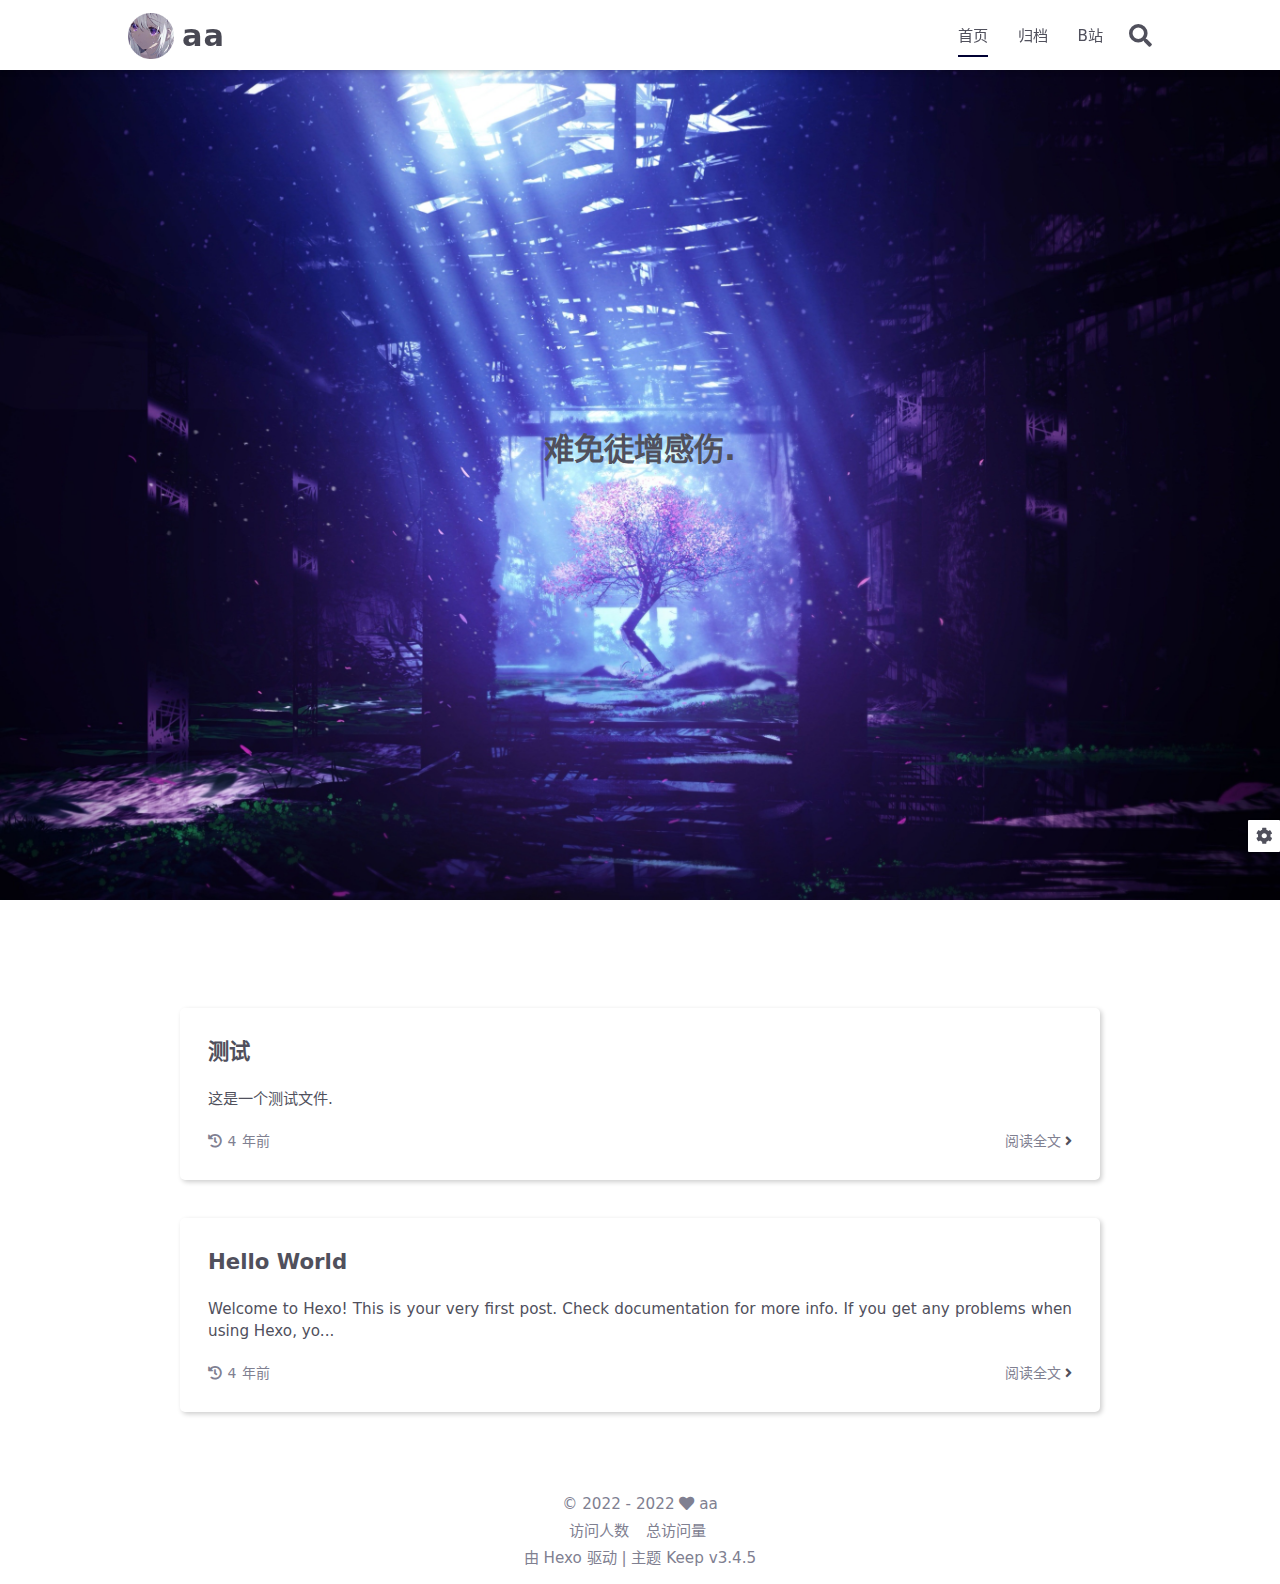
==== commit 533fc012: "Site updated: 2022-03-24 00:05:00" ====
--- a/index.html
+++ b/index.html
@@ -9,13 +9,15 @@
     
     <title>
         
-        aStar
+        aa
     </title>
     
 <link rel="stylesheet" href="/css/style.css">
 
     <link rel="shortcut icon" href="/images/logo.png">
-    <link rel="stylesheet" href="//cdn.jsdelivr.net/npm/hexo-theme-keep@3.4.5/source/css/font-awesome.min.css">
+    
+<link rel="stylesheet" href="/css/font-awesome.min.css">
+
     <script id="hexo-configurations">
     let KEEP = window.KEEP || {};
     KEEP.hexo_config = {"hostname":"github.com","root":"/","language":"zh-CN","path":"search.json"};
@@ -68,7 +70,7 @@
                 </a>
             
             <a class="logo-title" href="/">
-                aStar
+                aa
             </a>
         </div>
 
@@ -364,18 +366,34 @@
 
 
 
-<script src="//cdn.jsdelivr.net/npm/hexo-theme-keep@3.4.5/source/js/utils.js"></script><script src="//cdn.jsdelivr.net/npm/hexo-theme-keep@3.4.5/source/js/main.js"></script><script src="//cdn.jsdelivr.net/npm/hexo-theme-keep@3.4.5/source/js/header-shrink.js"></script><script src="//cdn.jsdelivr.net/npm/hexo-theme-keep@3.4.5/source/js/back2top.js"></script><script src="//cdn.jsdelivr.net/npm/hexo-theme-keep@3.4.5/source/js/dark-light-toggle.js"></script>
-
-
-    <script src="//cdn.jsdelivr.net/npm/hexo-theme-keep@3.4.5/source/js/local-search.js"></script>
-
-
-
-    <script src="//cdn.jsdelivr.net/npm/hexo-theme-keep@3.4.5/source/js/code-copy.js"></script>
-
-
-
-    <script src="//cdn.jsdelivr.net/npm/hexo-theme-keep@3.4.5/source/js/lazyload.js"></script>
+
+<script src="/js/utils.js"></script>
+
+<script src="/js/main.js"></script>
+
+<script src="/js/header-shrink.js"></script>
+
+<script src="/js/back2top.js"></script>
+
+<script src="/js/dark-light-toggle.js"></script>
+
+
+
+    
+<script src="/js/local-search.js"></script>
+
+
+
+
+    
+<script src="/js/code-copy.js"></script>
+
+
+
+
+    
+<script src="/js/lazyload.js"></script>
+
 
 
 <div class="post-scripts pjax">
@@ -383,7 +401,9 @@
 </div>
 
 
-    <script src="//cdn.jsdelivr.net/npm/hexo-theme-keep@3.4.5/source/js/libs/pjax.min.js"></script>
+    
+<script src="/js/libs/pjax.min.js"></script>
+
 <script>
     window.addEventListener('DOMContentLoaded', () => {
         window.pjax = new Pjax({
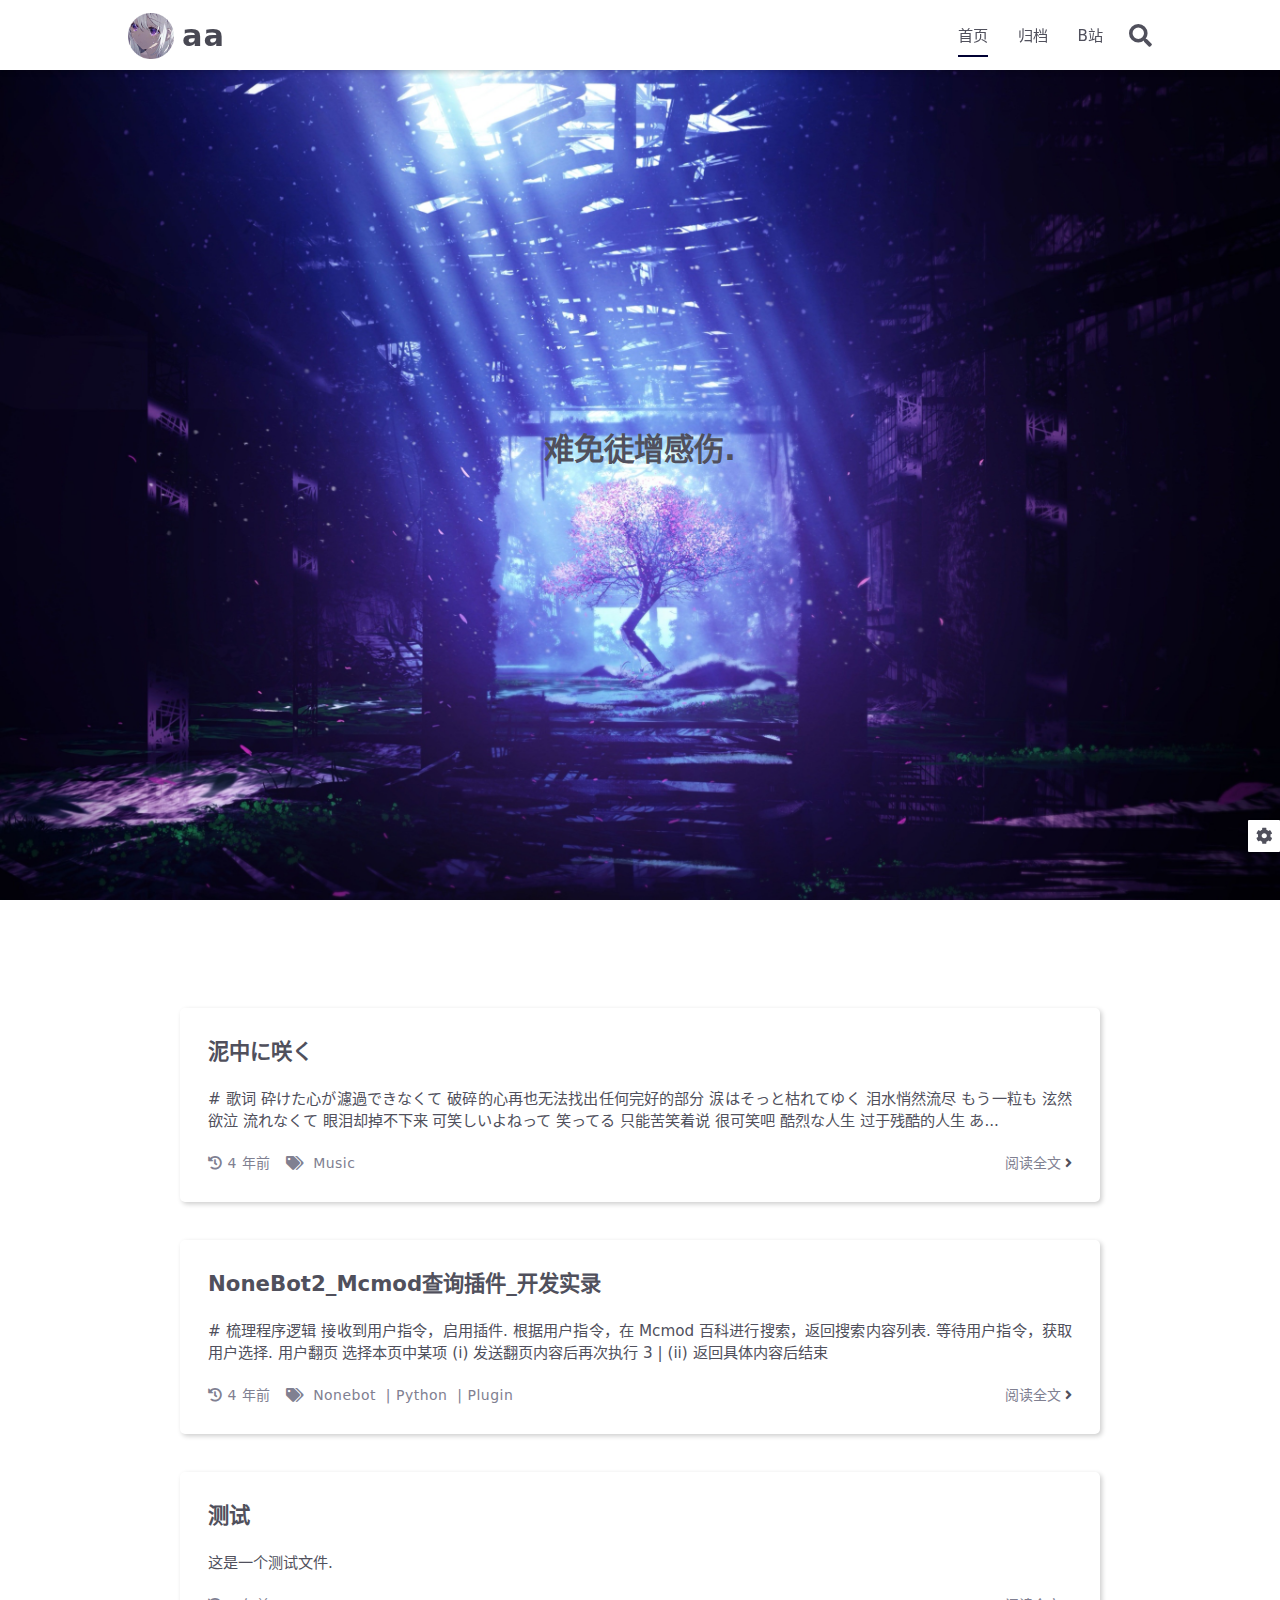
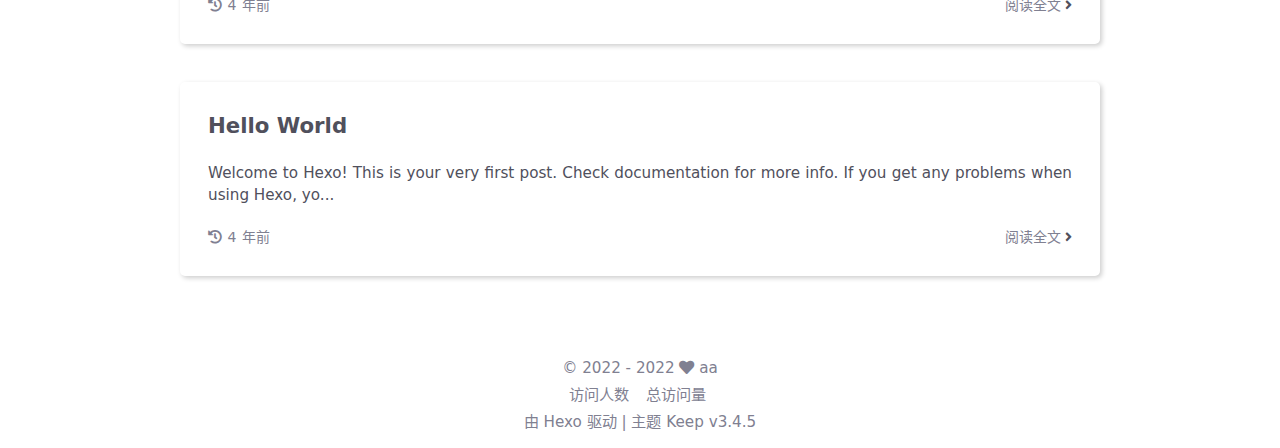
==== commit 0912b4e7: "Site updated: 2022-03-24 10:56:25" ====
--- a/index.html
+++ b/index.html
@@ -155,6 +155,126 @@
                 
                     <div class="home-content-container fade-in-down-animation">
     <ul class="home-article-list">
+        
+            <li class="home-article-item">
+
+                
+
+                <h3 class="home-article-title">
+                    <a href="/2022/03/24/%E6%B3%A5%E4%B8%AD%E3%81%AB%E5%92%B2%E3%81%8F/">
+                        泥中に咲く
+                    </a>
+                </h3>
+
+                <div class="home-article-content markdown-body">
+                    
+                         
+ 
+
+# 歌词
+砕けた心が濾過できなくて
+破碎的心再也无法找出任何完好的部分
+涙はそっと枯れてゆく
+泪水悄然流尽
+もう一粒も
+泫然欲泣
+流れなくて
+眼泪却掉不下来
+可笑しいよねって 笑ってる
+只能苦笑着说 很可笑吧
+酷烈な人生
+过于残酷的人生
+あ...
+                    
+                </div>
+
+                <div class="home-article-meta-info-container">
+    <div class="home-article-meta-info">
+        <span><i class="fas fa-history"></i>&nbsp;<span class="home-article-date" data-date="Thu Mar 24 2022 10:17:38 GMT+0800">2022-03-24</span></span>
+        
+        
+            <span class="home-article-tag">
+                <i class="fas fa-tags"></i>&nbsp;
+                <ul>
+                    
+                        <li>
+                            
+                            <a href="/tags/Music/">Music</a>&nbsp;
+                        </li>
+                    
+                </ul>
+            </span>
+        
+    </div>
+
+    <a href="/2022/03/24/%E6%B3%A5%E4%B8%AD%E3%81%AB%E5%92%B2%E3%81%8F/">阅读全文&nbsp;<i class="fas fa-angle-right"></i></a>
+</div>
+
+            </li>
+        
+            <li class="home-article-item">
+
+                
+
+                <h3 class="home-article-title">
+                    <a href="/2022/03/24/NoneBot2-Mcmod%E6%9F%A5%E8%AF%A2%E6%8F%92%E4%BB%B6-%E5%BC%80%E5%8F%91%E5%AE%9E%E5%BD%95/">
+                        NoneBot2_Mcmod查询插件_开发实录
+                    </a>
+                </h3>
+
+                <div class="home-article-content markdown-body">
+                    
+                        # 梳理程序逻辑
+
+
+接收到用户指令，启用插件.
+根据用户指令，在 Mcmod 百科进行搜索，返回搜索内容列表.
+等待用户指令，获取用户选择.
+
+用户翻页
+选择本页中某项
+
+
+(i) 发送翻页内容后再次执行 3 | (ii) 返回具体内容后结束
+
+
+
+                    
+                </div>
+
+                <div class="home-article-meta-info-container">
+    <div class="home-article-meta-info">
+        <span><i class="fas fa-history"></i>&nbsp;<span class="home-article-date" data-date="Thu Mar 24 2022 07:58:54 GMT+0800">2022-03-24</span></span>
+        
+        
+            <span class="home-article-tag">
+                <i class="fas fa-tags"></i>&nbsp;
+                <ul>
+                    
+                        <li>
+                            
+                            <a href="/tags/Nonebot/">Nonebot</a>&nbsp;
+                        </li>
+                    
+                        <li>
+                            | 
+                            <a href="/tags/Python/">Python</a>&nbsp;
+                        </li>
+                    
+                        <li>
+                            | 
+                            <a href="/tags/Plugin/">Plugin</a>&nbsp;
+                        </li>
+                    
+                </ul>
+            </span>
+        
+    </div>
+
+    <a href="/2022/03/24/NoneBot2-Mcmod%E6%9F%A5%E8%AF%A2%E6%8F%92%E4%BB%B6-%E5%BC%80%E5%8F%91%E5%AE%9E%E5%BD%95/">阅读全文&nbsp;<i class="fas fa-angle-right"></i></a>
+</div>
+
+            </li>
         
             <li class="home-article-item">
 
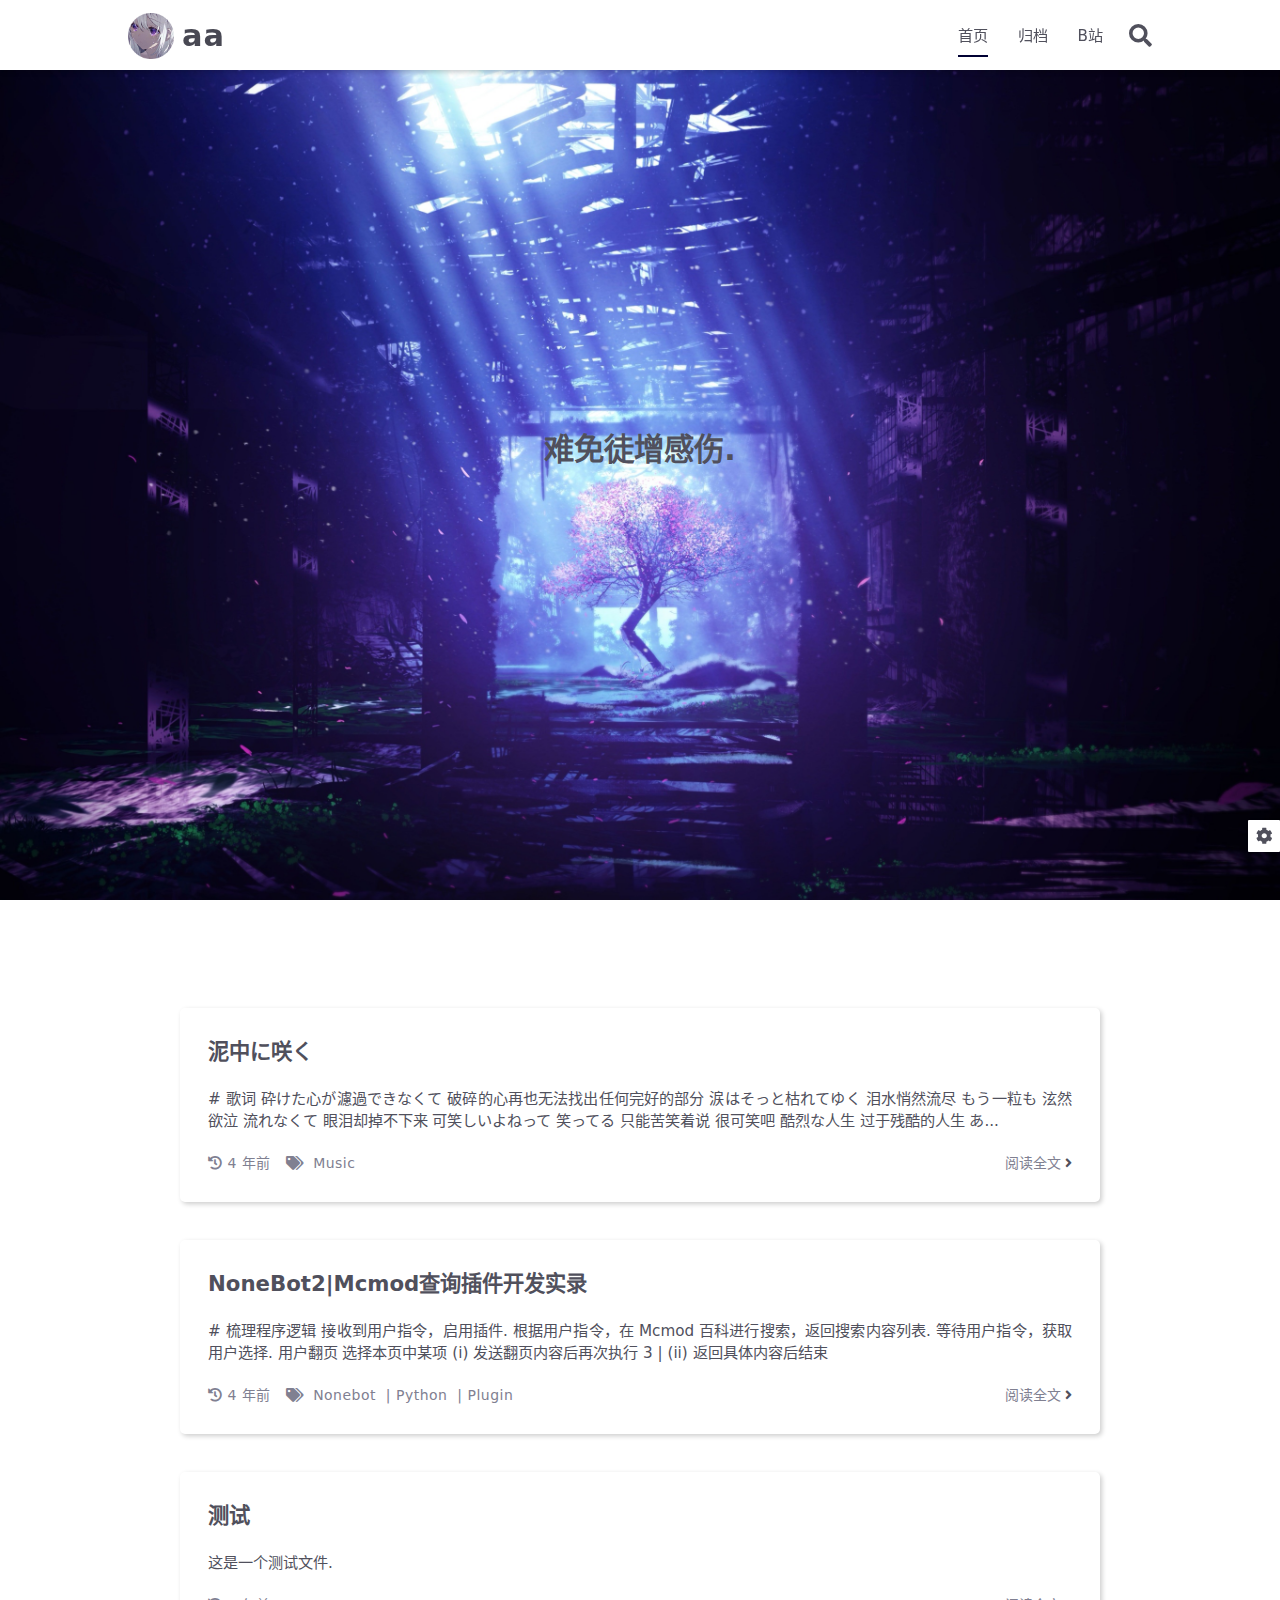
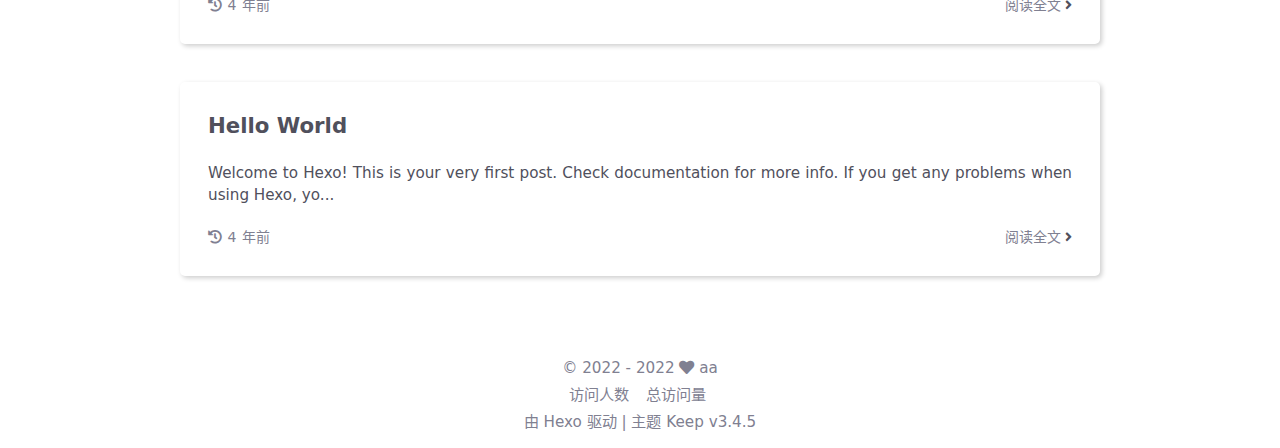
==== commit 8d6c10e0: "Site updated: 2022-03-24 11:26:27" ====
--- a/index.html
+++ b/index.html
@@ -168,7 +168,8 @@
 
                 <div class="home-article-content markdown-body">
                     
-                         
+                        
+
  
 
 # 歌词
@@ -218,7 +219,7 @@
 
                 <h3 class="home-article-title">
                     <a href="/2022/03/24/NoneBot2-Mcmod%E6%9F%A5%E8%AF%A2%E6%8F%92%E4%BB%B6-%E5%BC%80%E5%8F%91%E5%AE%9E%E5%BD%95/">
-                        NoneBot2_Mcmod查询插件_开发实录
+                        NoneBot2|Mcmod查询插件开发实录
                     </a>
                 </h3>
 
